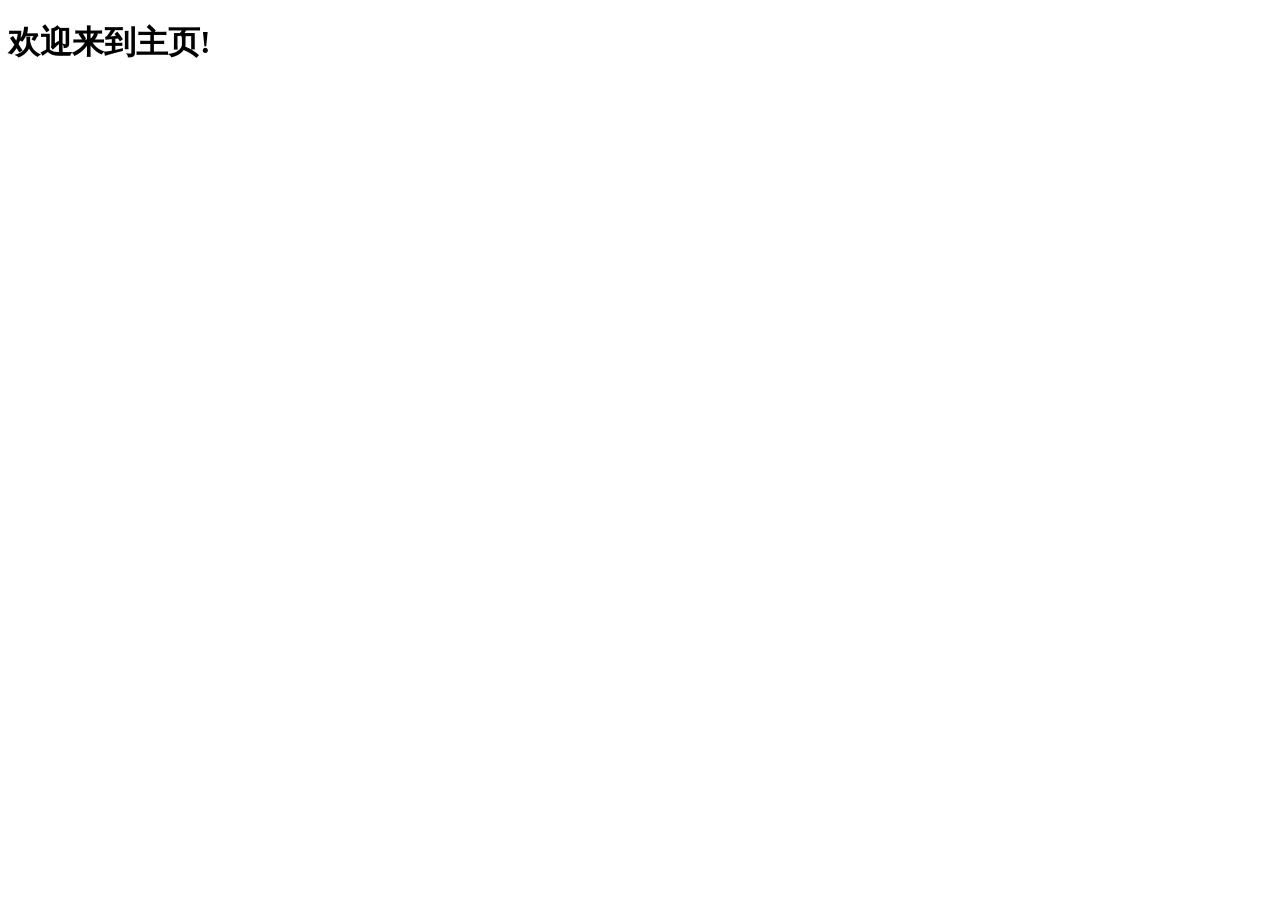
==== index.html @ afa15fb7 "03_登录注册的表单验证与Ajax请求" ====
<!DOCTYPE html>
<html lang="en">
  <head>
    <meta charset="UTF-8" />
    <meta name="viewport" content="width=device-width, initial-scale=1.0" />
    <title>Document</title>
  </head>
  <body>
    <h1>欢迎来到主页!</h1>
  </body>
</html>
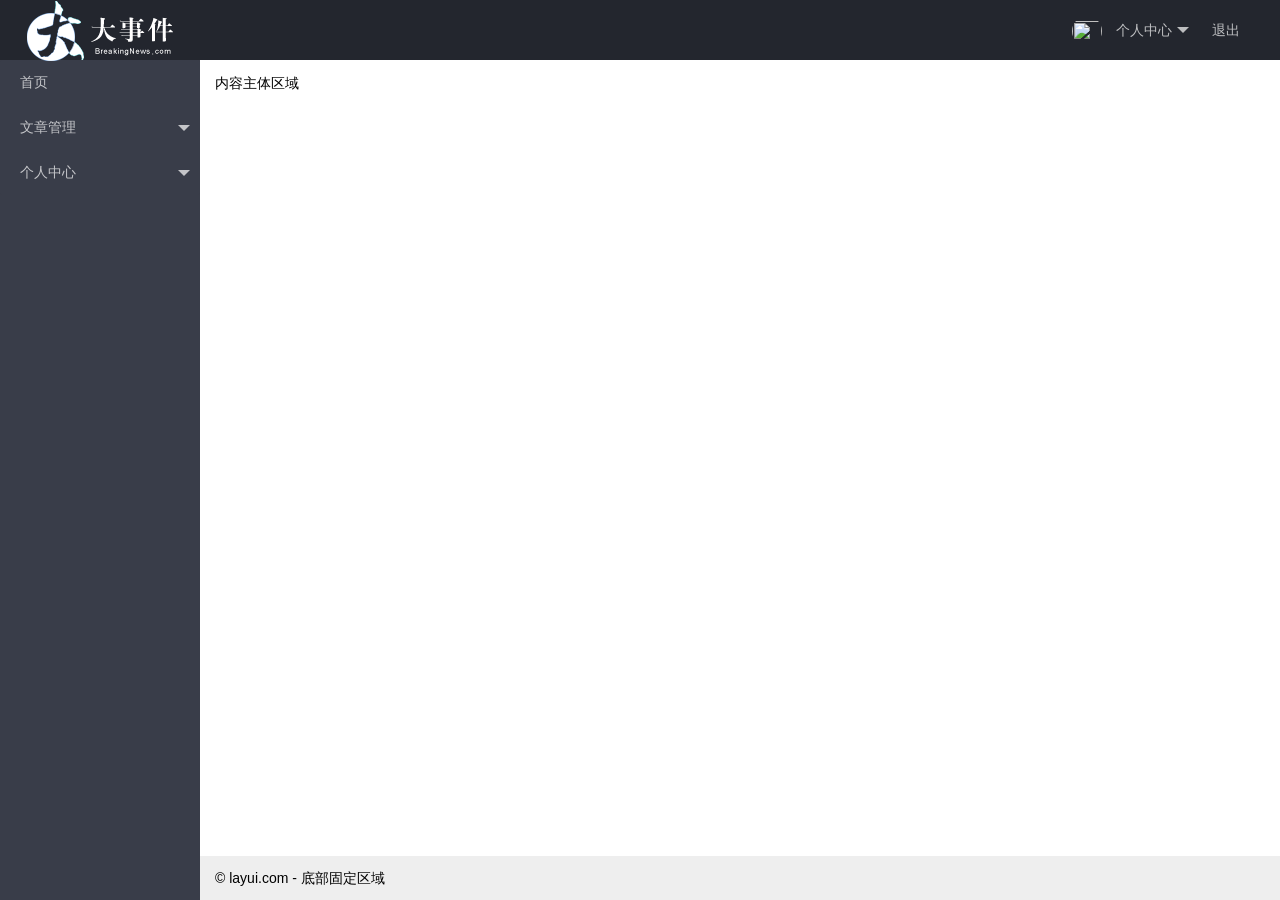
==== commit 5903e9fc: "04_首页页面绘制" ====
--- a/index.html
+++ b/index.html
@@ -4,8 +4,72 @@
     <meta charset="UTF-8" />
     <meta name="viewport" content="width=device-width, initial-scale=1.0" />
     <title>Document</title>
+    <link rel="stylesheet" href="/assets/lib/layui/css/layui.css" />
   </head>
-  <body>
-    <h1>欢迎来到主页!</h1>
+  <body class="layui-layout-body">
+    <div class="layui-layout layui-layout-admin">
+      <div class="layui-header">
+        <div class="layui-logo">
+          <img src="/assets/images/logo.png" alt="" />
+        </div>
+        <ul class="layui-nav layui-layout-right">
+          <li class="layui-nav-item">
+            <a href="javascript:;">
+              <img src="http://t.cn/RCzsdCq" class="layui-nav-img" />
+              个人中心
+            </a>
+            <dl class="layui-nav-child">
+              <dd><a href="">基本资料</a></dd>
+              <dd><a href="">更换头像</a></dd>
+              <dd><a href="">重置密码</a></dd>
+            </dl>
+          </li>
+          <li class="layui-nav-item"><a href="">退出</a></li>
+        </ul>
+      </div>
+
+      <div class="layui-side layui-bg-black">
+        <div class="layui-side-scroll">
+          <!-- 左侧导航区域（可配合layui已有的垂直导航） -->
+          <ul class="layui-nav layui-nav-tree" lay-filter="test">
+            <li class="layui-nav-item"><a href="">首页</a></li>
+            <li class="layui-nav-item">
+              <a class="" href="javascript:;">文章管理</a>
+              <dl class="layui-nav-child">
+                <dd><a href="javascript:;">文章类别</a></dd>
+                <dd><a href="javascript:;">文章列表</a></dd>
+                <dd><a href="javascript:;">发表文章</a></dd>
+              </dl>
+            </li>
+            <li class="layui-nav-item">
+              <a href="javascript:;">个人中心</a>
+              <dl class="layui-nav-child">
+                <dd><a href="javascript:;">基本资料</a></dd>
+                <dd><a href="javascript:;">更换头像</a></dd>
+                <dd><a href="javascript:;">重置密码</a></dd>
+              </dl>
+            </li>
+          </ul>
+        </div>
+      </div>
+
+      <div class="layui-body">
+        <!-- 内容主体区域 -->
+        <div style="padding: 15px">内容主体区域</div>
+      </div>
+
+      <div class="layui-footer">
+        <!-- 底部固定区域 -->
+        © layui.com - 底部固定区域
+      </div>
+    </div>
+    <script src="./assets/lib/layui/layui.js"></script>
+    <script src="./assets/lib/layui/layui.all.js"></script>
+    <script>
+      //JavaScript代码区域
+      layui.use('element', function () {
+        var element = layui.element
+      })
+    </script>
   </body>
 </html>
--- a/assets/lib/layui/css/layui.css
+++ b/assets/lib/layui/css/layui.css
@@ -0,0 +1,2 @@
+/** layui-v2.5.5 MIT License By https://www.layui.com */
+ .layui-inline,img{display:inline-block;vertical-align:middle}h1,h2,h3,h4,h5,h6{font-weight:400}.layui-edge,.layui-header,.layui-inline,.layui-main{position:relative}.layui-body,.layui-edge,.layui-elip{overflow:hidden}.layui-btn,.layui-edge,.layui-inline,img{vertical-align:middle}.layui-btn,.layui-disabled,.layui-icon,.layui-unselect{-moz-user-select:none;-webkit-user-select:none;-ms-user-select:none}.layui-elip,.layui-form-checkbox span,.layui-form-pane .layui-form-label{text-overflow:ellipsis;white-space:nowrap}.layui-breadcrumb,.layui-tree-btnGroup{visibility:hidden}blockquote,body,button,dd,div,dl,dt,form,h1,h2,h3,h4,h5,h6,input,li,ol,p,pre,td,textarea,th,ul{margin:0;padding:0;-webkit-tap-highlight-color:rgba(0,0,0,0)}a:active,a:hover{outline:0}img{border:none}li{list-style:none}table{border-collapse:collapse;border-spacing:0}h4,h5,h6{font-size:100%}button,input,optgroup,option,select,textarea{font-family:inherit;font-size:inherit;font-style:inherit;font-weight:inherit;outline:0}pre{white-space:pre-wrap;white-space:-moz-pre-wrap;white-space:-pre-wrap;white-space:-o-pre-wrap;word-wrap:break-word}body{line-height:24px;font:14px Helvetica Neue,Helvetica,PingFang SC,Tahoma,Arial,sans-serif}hr{height:1px;margin:10px 0;border:0;clear:both}a{color:#333;text-decoration:none}a:hover{color:#777}a cite{font-style:normal;*cursor:pointer}.layui-border-box,.layui-border-box *{box-sizing:border-box}.layui-box,.layui-box *{box-sizing:content-box}.layui-clear{clear:both;*zoom:1}.layui-clear:after{content:'\20';clear:both;*zoom:1;display:block;height:0}.layui-inline{*display:inline;*zoom:1}.layui-edge{display:inline-block;width:0;height:0;border-width:6px;border-style:dashed;border-color:transparent}.layui-edge-top{top:-4px;border-bottom-color:#999;border-bottom-style:solid}.layui-edge-right{border-left-color:#999;border-left-style:solid}.layui-edge-bottom{top:2px;border-top-color:#999;border-top-style:solid}.layui-edge-left{border-right-color:#999;border-right-style:solid}.layui-disabled,.layui-disabled:hover{color:#d2d2d2!important;cursor:not-allowed!important}.layui-circle{border-radius:100%}.layui-show{display:block!important}.layui-hide{display:none!important}@font-face{font-family:layui-icon;src:url(../font/iconfont.eot?v=250);src:url(../font/iconfont.eot?v=250#iefix) format('embedded-opentype'),url(../font/iconfont.woff2?v=250) format('woff2'),url(../font/iconfont.woff?v=250) format('woff'),url(../font/iconfont.ttf?v=250) format('truetype'),url(../font/iconfont.svg?v=250#layui-icon) format('svg')}.layui-icon{font-family:layui-icon!important;font-size:16px;font-style:normal;-webkit-font-smoothing:antialiased;-moz-osx-font-smoothing:grayscale}.layui-icon-reply-fill:before{content:"\e611"}.layui-icon-set-fill:before{content:"\e614"}.layui-icon-menu-fill:before{content:"\e60f"}.layui-icon-search:before{content:"\e615"}.layui-icon-share:before{content:"\e641"}.layui-icon-set-sm:before{content:"\e620"}.layui-icon-engine:before{content:"\e628"}.layui-icon-close:before{content:"\1006"}.layui-icon-close-fill:before{content:"\1007"}.layui-icon-chart-screen:before{content:"\e629"}.layui-icon-star:before{content:"\e600"}.layui-icon-circle-dot:before{content:"\e617"}.layui-icon-chat:before{content:"\e606"}.layui-icon-release:before{content:"\e609"}.layui-icon-list:before{content:"\e60a"}.layui-icon-chart:before{content:"\e62c"}.layui-icon-ok-circle:before{content:"\1005"}.layui-icon-layim-theme:before{content:"\e61b"}.layui-icon-table:before{content:"\e62d"}.layui-icon-right:before{content:"\e602"}.layui-icon-left:before{content:"\e603"}.layui-icon-cart-simple:before{content:"\e698"}.layui-icon-face-cry:before{content:"\e69c"}.layui-icon-face-smile:before{content:"\e6af"}.layui-icon-survey:before{content:"\e6b2"}.layui-icon-tree:before{content:"\e62e"}.layui-icon-upload-circle:before{content:"\e62f"}.layui-icon-add-circle:before{content:"\e61f"}.layui-icon-download-circle:before{content:"\e601"}.layui-icon-templeate-1:before{content:"\e630"}.layui-icon-util:before{content:"\e631"}.layui-icon-face-surprised:before{content:"\e664"}.layui-icon-edit:before{content:"\e642"}.layui-icon-speaker:before{content:"\e645"}.layui-icon-down:before{content:"\e61a"}.layui-icon-file:before{content:"\e621"}.layui-icon-layouts:before{content:"\e632"}.layui-icon-rate-half:before{content:"\e6c9"}.layui-icon-add-circle-fine:before{content:"\e608"}.layui-icon-prev-circle:before{content:"\e633"}.layui-icon-read:before{content:"\e705"}.layui-icon-404:before{content:"\e61c"}.layui-icon-carousel:before{content:"\e634"}.layui-icon-help:before{content:"\e607"}.layui-icon-code-circle:before{content:"\e635"}.layui-icon-water:before{content:"\e636"}.layui-icon-username:before{content:"\e66f"}.layui-icon-find-fill:before{content:"\e670"}.layui-icon-about:before{content:"\e60b"}.layui-icon-location:before{content:"\e715"}.layui-icon-up:before{content:"\e619"}.layui-icon-pause:before{content:"\e651"}.layui-icon-date:before{content:"\e637"}.layui-icon-layim-uploadfile:before{content:"\e61d"}.layui-icon-delete:before{content:"\e640"}.layui-icon-play:before{content:"\e652"}.layui-icon-top:before{content:"\e604"}.layui-icon-friends:before{content:"\e612"}.layui-icon-refresh-3:before{content:"\e9aa"}.layui-icon-ok:before{content:"\e605"}.layui-icon-layer:before{content:"\e638"}.layui-icon-face-smile-fine:before{content:"\e60c"}.layui-icon-dollar:before{content:"\e659"}.layui-icon-group:before{content:"\e613"}.layui-icon-layim-download:before{content:"\e61e"}.layui-icon-picture-fine:before{content:"\e60d"}.layui-icon-link:before{content:"\e64c"}.layui-icon-diamond:before{content:"\e735"}.layui-icon-log:before{content:"\e60e"}.layui-icon-rate-solid:before{content:"\e67a"}.layui-icon-fonts-del:before{content:"\e64f"}.layui-icon-unlink:before{content:"\e64d"}.layui-icon-fonts-clear:before{content:"\e639"}.layui-icon-triangle-r:before{content:"\e623"}.layui-icon-circle:before{content:"\e63f"}.layui-icon-radio:before{content:"\e643"}.layui-icon-align-center:before{content:"\e647"}.layui-icon-align-right:before{content:"\e648"}.layui-icon-align-left:before{content:"\e649"}.layui-icon-loading-1:before{content:"\e63e"}.layui-icon-return:before{content:"\e65c"}.layui-icon-fonts-strong:before{content:"\e62b"}.layui-icon-upload:before{content:"\e67c"}.layui-icon-dialogue:before{content:"\e63a"}.layui-icon-video:before{content:"\e6ed"}.layui-icon-headset:before{content:"\e6fc"}.layui-icon-cellphone-fine:before{content:"\e63b"}.layui-icon-add-1:before{content:"\e654"}.layui-icon-face-smile-b:before{content:"\e650"}.layui-icon-fonts-html:before{content:"\e64b"}.layui-icon-form:before{content:"\e63c"}.layui-icon-cart:before{content:"\e657"}.layui-icon-camera-fill:before{content:"\e65d"}.layui-icon-tabs:before{content:"\e62a"}.layui-icon-fonts-code:before{content:"\e64e"}.layui-icon-fire:before{content:"\e756"}.layui-icon-set:before{content:"\e716"}.layui-icon-fonts-u:before{content:"\e646"}.layui-icon-triangle-d:before{content:"\e625"}.layui-icon-tips:before{content:"\e702"}.layui-icon-picture:before{content:"\e64a"}.layui-icon-more-vertical:before{content:"\e671"}.layui-icon-flag:before{content:"\e66c"}.layui-icon-loading:before{content:"\e63d"}.layui-icon-fonts-i:before{content:"\e644"}.layui-icon-refresh-1:before{content:"\e666"}.layui-icon-rmb:before{content:"\e65e"}.layui-icon-home:before{content:"\e68e"}.layui-icon-user:before{content:"\e770"}.layui-icon-notice:before{content:"\e667"}.layui-icon-login-weibo:before{content:"\e675"}.layui-icon-voice:before{content:"\e688"}.layui-icon-upload-drag:before{content:"\e681"}.layui-icon-login-qq:before{content:"\e676"}.layui-icon-snowflake:before{content:"\e6b1"}.layui-icon-file-b:before{content:"\e655"}.layui-icon-template:before{content:"\e663"}.layui-icon-auz:before{content:"\e672"}.layui-icon-console:before{content:"\e665"}.layui-icon-app:before{content:"\e653"}.layui-icon-prev:before{content:"\e65a"}.layui-icon-website:before{content:"\e7ae"}.layui-icon-next:before{content:"\e65b"}.layui-icon-component:before{content:"\e857"}.layui-icon-more:before{content:"\e65f"}.layui-icon-login-wechat:before{content:"\e677"}.layui-icon-shrink-right:before{content:"\e668"}.layui-icon-spread-left:before{content:"\e66b"}.layui-icon-camera:before{content:"\e660"}.layui-icon-note:before{content:"\e66e"}.layui-icon-refresh:before{content:"\e669"}.layui-icon-female:before{content:"\e661"}.layui-icon-male:before{content:"\e662"}.layui-icon-password:before{content:"\e673"}.layui-icon-senior:before{content:"\e674"}.layui-icon-theme:before{content:"\e66a"}.layui-icon-tread:before{content:"\e6c5"}.layui-icon-praise:before{content:"\e6c6"}.layui-icon-star-fill:before{content:"\e658"}.layui-icon-rate:before{content:"\e67b"}.layui-icon-template-1:before{content:"\e656"}.layui-icon-vercode:before{content:"\e679"}.layui-icon-cellphone:before{content:"\e678"}.layui-icon-screen-full:before{content:"\e622"}.layui-icon-screen-restore:before{content:"\e758"}.layui-icon-cols:before{content:"\e610"}.layui-icon-export:before{content:"\e67d"}.layui-icon-print:before{content:"\e66d"}.layui-icon-slider:before{content:"\e714"}.layui-icon-addition:before{content:"\e624"}.layui-icon-subtraction:before{content:"\e67e"}.layui-icon-service:before{content:"\e626"}.layui-icon-transfer:before{content:"\e691"}.layui-main{width:1140px;margin:0 auto}.layui-header{z-index:1000;height:60px}.layui-header a:hover{transition:all .5s;-webkit-transition:all .5s}.layui-side{position:fixed;left:0;top:0;bottom:0;z-index:999;width:200px;overflow-x:hidden}.layui-side-scroll{position:relative;width:220px;height:100%;overflow-x:hidden}.layui-body{position:absolute;left:200px;right:0;top:0;bottom:0;z-index:998;width:auto;overflow-y:auto;box-sizing:border-box}.layui-layout-body{overflow:hidden}.layui-layout-admin .layui-header{background-color:#23262E}.layui-layout-admin .layui-side{top:60px;width:200px;overflow-x:hidden}.layui-layout-admin .layui-body{position:fixed;top:60px;bottom:44px}.layui-layout-admin .layui-main{width:auto;margin:0 15px}.layui-layout-admin .layui-footer{position:fixed;left:200px;right:0;bottom:0;height:44px;line-height:44px;padding:0 15px;background-color:#eee}.layui-layout-admin .layui-logo{position:absolute;left:0;top:0;width:200px;height:100%;line-height:60px;text-align:center;color:#009688;font-size:16px}.layui-layout-admin .layui-header .layui-nav{background:0 0}.layui-layout-left{position:absolute!important;left:200px;top:0}.layui-layout-right{position:absolute!important;right:0;top:0}.layui-container{position:relative;margin:0 auto;padding:0 15px;box-sizing:border-box}.layui-fluid{position:relative;margin:0 auto;padding:0 15px}.layui-row:after,.layui-row:before{content:'';display:block;clear:both}.layui-col-lg1,.layui-col-lg10,.layui-col-lg11,.layui-col-lg12,.layui-col-lg2,.layui-col-lg3,.layui-col-lg4,.layui-col-lg5,.layui-col-lg6,.layui-col-lg7,.layui-col-lg8,.layui-col-lg9,.layui-col-md1,.layui-col-md10,.layui-col-md11,.layui-col-md12,.layui-col-md2,.layui-col-md3,.layui-col-md4,.layui-col-md5,.layui-col-md6,.layui-col-md7,.layui-col-md8,.layui-col-md9,.layui-col-sm1,.layui-col-sm10,.layui-col-sm11,.layui-col-sm12,.layui-col-sm2,.layui-col-sm3,.layui-col-sm4,.layui-col-sm5,.layui-col-sm6,.layui-col-sm7,.layui-col-sm8,.layui-col-sm9,.layui-col-xs1,.layui-col-xs10,.layui-col-xs11,.layui-col-xs12,.layui-col-xs2,.layui-col-xs3,.layui-col-xs4,.layui-col-xs5,.layui-col-xs6,.layui-col-xs7,.layui-col-xs8,.layui-col-xs9{position:relative;display:block;box-sizing:border-box}.layui-col-xs1,.layui-col-xs10,.layui-col-xs11,.layui-col-xs12,.layui-col-xs2,.layui-col-xs3,.layui-col-xs4,.layui-col-xs5,.layui-col-xs6,.layui-col-xs7,.layui-col-xs8,.layui-col-xs9{float:left}.layui-col-xs1{width:8.33333333%}.layui-col-xs2{width:16.66666667%}.layui-col-xs3{width:25%}.layui-col-xs4{width:33.33333333%}.layui-col-xs5{width:41.66666667%}.layui-col-xs6{width:50%}.layui-col-xs7{width:58.33333333%}.layui-col-xs8{width:66.66666667%}.layui-col-xs9{width:75%}.layui-col-xs10{width:83.33333333%}.layui-col-xs11{width:91.66666667%}.layui-col-xs12{width:100%}.layui-col-xs-offset1{margin-left:8.33333333%}.layui-col-xs-offset2{margin-left:16.66666667%}.layui-col-xs-offset3{margin-left:25%}.layui-col-xs-offset4{margin-left:33.33333333%}.layui-col-xs-offset5{margin-left:41.66666667%}.layui-col-xs-offset6{margin-left:50%}.layui-col-xs-offset7{margin-left:58.33333333%}.layui-col-xs-offset8{margin-left:66.66666667%}.layui-col-xs-offset9{margin-left:75%}.layui-col-xs-offset10{margin-left:83.33333333%}.layui-col-xs-offset11{margin-left:91.66666667%}.layui-col-xs-offset12{margin-left:100%}@media screen and (max-width:768px){.layui-hide-xs{display:none!important}.layui-show-xs-block{display:block!important}.layui-show-xs-inline{display:inline!important}.layui-show-xs-inline-block{display:inline-block!important}}@media screen and (min-width:768px){.layui-container{width:750px}.layui-hide-sm{display:none!important}.layui-show-sm-block{display:block!important}.layui-show-sm-inline{display:inline!important}.layui-show-sm-inline-block{display:inline-block!important}.layui-col-sm1,.layui-col-sm10,.layui-col-sm11,.layui-col-sm12,.layui-col-sm2,.layui-col-sm3,.layui-col-sm4,.layui-col-sm5,.layui-col-sm6,.layui-col-sm7,.layui-col-sm8,.layui-col-sm9{float:left}.layui-col-sm1{width:8.33333333%}.layui-col-sm2{width:16.66666667%}.layui-col-sm3{width:25%}.layui-col-sm4{width:33.33333333%}.layui-col-sm5{width:41.66666667%}.layui-col-sm6{width:50%}.layui-col-sm7{width:58.33333333%}.layui-col-sm8{width:66.66666667%}.layui-col-sm9{width:75%}.layui-col-sm10{width:83.33333333%}.layui-col-sm11{width:91.66666667%}.layui-col-sm12{width:100%}.layui-col-sm-offset1{margin-left:8.33333333%}.layui-col-sm-offset2{margin-left:16.66666667%}.layui-col-sm-offset3{margin-left:25%}.layui-col-sm-offset4{margin-left:33.33333333%}.layui-col-sm-offset5{margin-left:41.66666667%}.layui-col-sm-offset6{margin-left:50%}.layui-col-sm-offset7{margin-left:58.33333333%}.layui-col-sm-offset8{margin-left:66.66666667%}.layui-col-sm-offset9{margin-left:75%}.layui-col-sm-offset10{margin-left:83.33333333%}.layui-col-sm-offset11{margin-left:91.66666667%}.layui-col-sm-offset12{margin-left:100%}}@media screen and (min-width:992px){.layui-container{width:970px}.layui-hide-md{display:none!important}.layui-show-md-block{display:block!important}.layui-show-md-inline{display:inline!important}.layui-show-md-inline-block{display:inline-block!important}.layui-col-md1,.layui-col-md10,.layui-col-md11,.layui-col-md12,.layui-col-md2,.layui-col-md3,.layui-col-md4,.layui-col-md5,.layui-col-md6,.layui-col-md7,.layui-col-md8,.layui-col-md9{float:left}.layui-col-md1{width:8.33333333%}.layui-col-md2{width:16.66666667%}.layui-col-md3{width:25%}.layui-col-md4{width:33.33333333%}.layui-col-md5{width:41.66666667%}.layui-col-md6{width:50%}.layui-col-md7{width:58.33333333%}.layui-col-md8{width:66.66666667%}.layui-col-md9{width:75%}.layui-col-md10{width:83.33333333%}.layui-col-md11{width:91.66666667%}.layui-col-md12{width:100%}.layui-col-md-offset1{margin-left:8.33333333%}.layui-col-md-offset2{margin-left:16.66666667%}.layui-col-md-offset3{margin-left:25%}.layui-col-md-offset4{margin-left:33.33333333%}.layui-col-md-offset5{margin-left:41.66666667%}.layui-col-md-offset6{margin-left:50%}.layui-col-md-offset7{margin-left:58.33333333%}.layui-col-md-offset8{margin-left:66.66666667%}.layui-col-md-offset9{margin-left:75%}.layui-col-md-offset10{margin-left:83.33333333%}.layui-col-md-offset11{margin-left:91.66666667%}.layui-col-md-offset12{margin-left:100%}}@media screen and (min-width:1200px){.layui-container{width:1170px}.layui-hide-lg{display:none!important}.layui-show-lg-block{display:block!important}.layui-show-lg-inline{display:inline!important}.layui-show-lg-inline-block{display:inline-block!important}.layui-col-lg1,.layui-col-lg10,.layui-col-lg11,.layui-col-lg12,.layui-col-lg2,.layui-col-lg3,.layui-col-lg4,.layui-col-lg5,.layui-col-lg6,.layui-col-lg7,.layui-col-lg8,.layui-col-lg9{float:left}.layui-col-lg1{width:8.33333333%}.layui-col-lg2{width:16.66666667%}.layui-col-lg3{width:25%}.layui-col-lg4{width:33.33333333%}.layui-col-lg5{width:41.66666667%}.layui-col-lg6{width:50%}.layui-col-lg7{width:58.33333333%}.layui-col-lg8{width:66.66666667%}.layui-col-lg9{width:75%}.layui-col-lg10{width:83.33333333%}.layui-col-lg11{width:91.66666667%}.layui-col-lg12{width:100%}.layui-col-lg-offset1{margin-left:8.33333333%}.layui-col-lg-offset2{margin-left:16.66666667%}.layui-col-lg-offset3{margin-left:25%}.layui-col-lg-offset4{margin-left:33.33333333%}.layui-col-lg-offset5{margin-left:41.66666667%}.layui-col-lg-offset6{margin-left:50%}.layui-col-lg-offset7{margin-left:58.33333333%}.layui-col-lg-offset8{margin-left:66.66666667%}.layui-col-lg-offset9{margin-left:75%}.layui-col-lg-offset10{margin-left:83.33333333%}.layui-col-lg-offset11{margin-left:91.66666667%}.layui-col-lg-offset12{margin-left:100%}}.layui-col-space1{margin:-.5px}.layui-col-space1>*{padding:.5px}.layui-col-space3{margin:-1.5px}.layui-col-space3>*{padding:1.5px}.layui-col-space5{margin:-2.5px}.layui-col-space5>*{padding:2.5px}.layui-col-space8{margin:-3.5px}.layui-col-space8>*{padding:3.5px}.layui-col-space10{margin:-5px}.layui-col-space10>*{padding:5px}.layui-col-space12{margin:-6px}.layui-col-space12>*{padding:6px}.layui-col-space15{margin:-7.5px}.layui-col-space15>*{padding:7.5px}.layui-col-space18{margin:-9px}.layui-col-space18>*{padding:9px}.layui-col-space20{margin:-10px}.layui-col-space20>*{padding:10px}.layui-col-space22{margin:-11px}.layui-col-space22>*{padding:11px}.layui-col-space25{margin:-12.5px}.layui-col-space25>*{padding:12.5px}.layui-col-space30{margin:-15px}.layui-col-space30>*{padding:15px}.layui-btn,.layui-input,.layui-select,.layui-textarea,.layui-upload-button{outline:0;-webkit-appearance:none;transition:all .3s;-webkit-transition:all .3s;box-sizing:border-box}.layui-elem-quote{margin-bottom:10px;padding:15px;line-height:22px;border-left:5px solid #009688;border-radius:0 2px 2px 0;background-color:#f2f2f2}.layui-quote-nm{border-style:solid;border-width:1px 1px 1px 5px;background:0 0}.layui-elem-field{margin-bottom:10px;padding:0;border-width:1px;border-style:solid}.layui-elem-field legend{margin-left:20px;padding:0 10px;font-size:20px;font-weight:300}.layui-field-title{margin:10px 0 20px;border-width:1px 0 0}.layui-field-box{padding:10px 15px}.layui-field-title .layui-field-box{padding:10px 0}.layui-progress{position:relative;height:6px;border-radius:20px;background-color:#e2e2e2}.layui-progress-bar{position:absolute;left:0;top:0;width:0;max-width:100%;height:6px;border-radius:20px;text-align:right;background-color:#5FB878;transition:all .3s;-webkit-transition:all .3s}.layui-progress-big,.layui-progress-big .layui-progress-bar{height:18px;line-height:18px}.layui-progress-text{position:relative;top:-20px;line-height:18px;font-size:12px;color:#666}.layui-progress-big .layui-progress-text{position:static;padding:0 10px;color:#fff}.layui-collapse{border-width:1px;border-style:solid;border-radius:2px}.layui-colla-content,.layui-colla-item{border-top-width:1px;border-top-style:solid}.layui-colla-item:first-child{border-top:none}.layui-colla-title{position:relative;height:42px;line-height:42px;padding:0 15px 0 35px;color:#333;background-color:#f2f2f2;cursor:pointer;font-size:14px;overflow:hidden}.layui-colla-content{display:none;padding:10px 15px;line-height:22px;color:#666}.layui-colla-icon{position:absolute;left:15px;top:0;font-size:14px}.layui-card{margin-bottom:15px;border-radius:2px;background-color:#fff;box-shadow:0 1px 2px 0 rgba(0,0,0,.05)}.layui-card:last-child{margin-bottom:0}.layui-card-header{position:relative;height:42px;line-height:42px;padding:0 15px;border-bottom:1px solid #f6f6f6;color:#333;border-radius:2px 2px 0 0;font-size:14px}.layui-bg-black,.layui-bg-blue,.layui-bg-cyan,.layui-bg-green,.layui-bg-orange,.layui-bg-red{color:#fff!important}.layui-card-body{position:relative;padding:10px 15px;line-height:24px}.layui-card-body[pad15]{padding:15px}.layui-card-body[pad20]{padding:20px}.layui-card-body .layui-table{margin:5px 0}.layui-card .layui-tab{margin:0}.layui-panel-window{position:relative;padding:15px;border-radius:0;border-top:5px solid #E6E6E6;background-color:#fff}.layui-auxiliar-moving{position:fixed;left:0;right:0;top:0;bottom:0;width:100%;height:100%;background:0 0;z-index:9999999999}.layui-form-label,.layui-form-mid,.layui-form-select,.layui-input-block,.layui-input-inline,.layui-textarea{position:relative}.layui-bg-red{background-color:#FF5722!important}.layui-bg-orange{background-color:#FFB800!important}.layui-bg-green{background-color:#009688!important}.layui-bg-cyan{background-color:#2F4056!important}.layui-bg-blue{background-color:#1E9FFF!important}.layui-bg-black{background-color:#393D49!important}.layui-bg-gray{background-color:#eee!important;color:#666!important}.layui-badge-rim,.layui-colla-content,.layui-colla-item,.layui-collapse,.layui-elem-field,.layui-form-pane .layui-form-item[pane],.layui-form-pane .layui-form-label,.layui-input,.layui-layedit,.layui-layedit-tool,.layui-quote-nm,.layui-select,.layui-tab-bar,.layui-tab-card,.layui-tab-title,.layui-tab-title .layui-this:after,.layui-textarea{border-color:#e6e6e6}.layui-timeline-item:before,hr{background-color:#e6e6e6}.layui-text{line-height:22px;font-size:14px;color:#666}.layui-text h1,.layui-text h2,.layui-text h3{font-weight:500;color:#333}.layui-text h1{font-size:30px}.layui-text h2{font-size:24px}.layui-text h3{font-size:18px}.layui-text a:not(.layui-btn){color:#01AAED}.layui-text a:not(.layui-btn):hover{text-decoration:underline}.layui-text ul{padding:5px 0 5px 15px}.layui-text ul li{margin-top:5px;list-style-type:disc}.layui-text em,.layui-word-aux{color:#999!important;padding:0 5px!important}.layui-btn{display:inline-block;height:38px;line-height:38px;padding:0 18px;background-color:#009688;color:#fff;white-space:nowrap;text-align:center;font-size:14px;border:none;border-radius:2px;cursor:pointer}.layui-btn:hover{opacity:.8;filter:alpha(opacity=80);color:#fff}.layui-btn:active{opacity:1;filter:alpha(opacity=100)}.layui-btn+.layui-btn{margin-left:10px}.layui-btn-container{font-size:0}.layui-btn-container .layui-btn{margin-right:10px;margin-bottom:10px}.layui-btn-container .layui-btn+.layui-btn{margin-left:0}.layui-table .layui-btn-container .layui-btn{margin-bottom:9px}.layui-btn-radius{border-radius:100px}.layui-btn .layui-icon{margin-right:3px;font-size:18px;vertical-align:bottom;vertical-align:middle\9}.layui-btn-primary{border:1px solid #C9C9C9;background-color:#fff;color:#555}.layui-btn-primary:hover{border-color:#009688;color:#333}.layui-btn-normal{background-color:#1E9FFF}.layui-btn-warm{background-color:#FFB800}.layui-btn-danger{background-color:#FF5722}.layui-btn-checked{background-color:#5FB878}.layui-btn-disabled,.layui-btn-disabled:active,.layui-btn-disabled:hover{border:1px solid #e6e6e6;background-color:#FBFBFB;color:#C9C9C9;cursor:not-allowed;opacity:1}.layui-btn-lg{height:44px;line-height:44px;padding:0 25px;font-size:16px}.layui-btn-sm{height:30px;line-height:30px;padding:0 10px;font-size:12px}.layui-btn-sm i{font-size:16px!important}.layui-btn-xs{height:22px;line-height:22px;padding:0 5px;font-size:12px}.layui-btn-xs i{font-size:14px!important}.layui-btn-group{display:inline-block;vertical-align:middle;font-size:0}.layui-btn-group .layui-btn{margin-left:0!important;margin-right:0!important;border-left:1px solid rgba(255,255,255,.5);border-radius:0}.layui-btn-group .layui-btn-primary{border-left:none}.layui-btn-group .layui-btn-primary:hover{border-color:#C9C9C9;color:#009688}.layui-btn-group .layui-btn:first-child{border-left:none;border-radius:2px 0 0 2px}.layui-btn-group .layui-btn-primary:first-child{border-left:1px solid #c9c9c9}.layui-btn-group .layui-btn:last-child{border-radius:0 2px 2px 0}.layui-btn-group .layui-btn+.layui-btn{margin-left:0}.layui-btn-group+.layui-btn-group{margin-left:10px}.layui-btn-fluid{width:100%}.layui-input,.layui-select,.layui-textarea{height:38px;line-height:1.3;line-height:38px\9;border-width:1px;border-style:solid;background-color:#fff;border-radius:2px}.layui-input::-webkit-input-placeholder,.layui-select::-webkit-input-placeholder,.layui-textarea::-webkit-input-placeholder{line-height:1.3}.layui-input,.layui-textarea{display:block;width:100%;padding-left:10px}.layui-input:hover,.layui-textarea:hover{border-color:#D2D2D2!important}.layui-input:focus,.layui-textarea:focus{border-color:#C9C9C9!important}.layui-textarea{min-height:100px;height:auto;line-height:20px;padding:6px 10px;resize:vertical}.layui-select{padding:0 10px}.layui-form input[type=checkbox],.layui-form input[type=radio],.layui-form select{display:none}.layui-form [lay-ignore]{display:initial}.layui-form-item{margin-bottom:15px;clear:both;*zoom:1}.layui-form-item:after{content:'\20';clear:both;*zoom:1;display:block;height:0}.layui-form-label{float:left;display:block;padding:9px 15px;width:80px;font-weight:400;line-height:20px;text-align:right}.layui-form-label-col{display:block;float:none;padding:9px 0;line-height:20px;text-align:left}.layui-form-item .layui-inline{margin-bottom:5px;margin-right:10px}.layui-input-block{margin-left:110px;min-height:36px}.layui-input-inline{display:inline-block;vertical-align:middle}.layui-form-item .layui-input-inline{float:left;width:190px;margin-right:10px}.layui-form-text .layui-input-inline{width:auto}.layui-form-mid{float:left;display:block;padding:9px 0!important;line-height:20px;margin-right:10px}.layui-form-danger+.layui-form-select .layui-input,.layui-form-danger:focus{border-color:#FF5722!important}.layui-form-select .layui-input{padding-right:30px;cursor:pointer}.layui-form-select .layui-edge{position:absolute;right:10px;top:50%;margin-top:-3px;cursor:pointer;border-width:6px;border-top-color:#c2c2c2;border-top-style:solid;transition:all .3s;-webkit-transition:all .3s}.layui-form-select dl{display:none;position:absolute;left:0;top:42px;padding:5px 0;z-index:899;min-width:100%;border:1px solid #d2d2d2;max-height:300px;overflow-y:auto;background-color:#fff;border-radius:2px;box-shadow:0 2px 4px rgba(0,0,0,.12);box-sizing:border-box}.layui-form-select dl dd,.layui-form-select dl dt{padding:0 10px;line-height:36px;white-space:nowrap;overflow:hidden;text-overflow:ellipsis}.layui-form-select dl dt{font-size:12px;color:#999}.layui-form-select dl dd{cursor:pointer}.layui-form-select dl dd:hover{background-color:#f2f2f2;-webkit-transition:.5s all;transition:.5s all}.layui-form-select .layui-select-group dd{padding-left:20px}.layui-form-select dl dd.layui-select-tips{padding-left:10px!important;color:#999}.layui-form-select dl dd.layui-this{background-color:#5FB878;color:#fff}.layui-form-checkbox,.layui-form-select dl dd.layui-disabled{background-color:#fff}.layui-form-selected dl{display:block}.layui-form-checkbox,.layui-form-checkbox *,.layui-form-switch{display:inline-block;vertical-align:middle}.layui-form-selected .layui-edge{margin-top:-9px;-webkit-transform:rotate(180deg);transform:rotate(180deg);margin-top:-3px\9}:root .layui-form-selected .layui-edge{margin-top:-9px\0/IE9}.layui-form-selectup dl{top:auto;bottom:42px}.layui-select-none{margin:5px 0;text-align:center;color:#999}.layui-select-disabled .layui-disabled{border-color:#eee!important}.layui-select-disabled .layui-edge{border-top-color:#d2d2d2}.layui-form-checkbox{position:relative;height:30px;line-height:30px;margin-right:10px;padding-right:30px;cursor:pointer;font-size:0;-webkit-transition:.1s linear;transition:.1s linear;box-sizing:border-box}.layui-form-checkbox span{padding:0 10px;height:100%;font-size:14px;border-radius:2px 0 0 2px;background-color:#d2d2d2;color:#fff;overflow:hidden}.layui-form-checkbox:hover span{background-color:#c2c2c2}.layui-form-checkbox i{position:absolute;right:0;top:0;width:30px;height:28px;border:1px solid #d2d2d2;border-left:none;border-radius:0 2px 2px 0;color:#fff;font-size:20px;text-align:center}.layui-form-checkbox:hover i{border-color:#c2c2c2;color:#c2c2c2}.layui-form-checked,.layui-form-checked:hover{border-color:#5FB878}.layui-form-checked span,.layui-form-checked:hover span{background-color:#5FB878}.layui-form-checked i,.layui-form-checked:hover i{color:#5FB878}.layui-form-item .layui-form-checkbox{margin-top:4px}.layui-form-checkbox[lay-skin=primary]{height:auto!important;line-height:normal!important;min-width:18px;min-height:18px;border:none!important;margin-right:0;padding-left:28px;padding-right:0;background:0 0}.layui-form-checkbox[lay-skin=primary] span{padding-left:0;padding-right:15px;line-height:18px;background:0 0;color:#666}.layui-form-checkbox[lay-skin=primary] i{right:auto;left:0;width:16px;height:16px;line-height:16px;border:1px solid #d2d2d2;font-size:12px;border-radius:2px;background-color:#fff;-webkit-transition:.1s linear;transition:.1s linear}.layui-form-checkbox[lay-skin=primary]:hover i{border-color:#5FB878;color:#fff}.layui-form-checked[lay-skin=primary] i{border-color:#5FB878!important;background-color:#5FB878;color:#fff}.layui-checkbox-disbaled[lay-skin=primary] span{background:0 0!important;color:#c2c2c2}.layui-checkbox-disbaled[lay-skin=primary]:hover i{border-color:#d2d2d2}.layui-form-item .layui-form-checkbox[lay-skin=primary]{margin-top:10px}.layui-form-switch{position:relative;height:22px;line-height:22px;min-width:35px;padding:0 5px;margin-top:8px;border:1px solid #d2d2d2;border-radius:20px;cursor:pointer;background-color:#fff;-webkit-transition:.1s linear;transition:.1s linear}.layui-form-switch i{position:absolute;left:5px;top:3px;width:16px;height:16px;border-radius:20px;background-color:#d2d2d2;-webkit-transition:.1s linear;transition:.1s linear}.layui-form-switch em{position:relative;top:0;width:25px;margin-left:21px;padding:0!important;text-align:center!important;color:#999!important;font-style:normal!important;font-size:12px}.layui-form-onswitch{border-color:#5FB878;background-color:#5FB878}.layui-checkbox-disbaled,.layui-checkbox-disbaled i{border-color:#e2e2e2!important}.layui-form-onswitch i{left:100%;margin-left:-21px;background-color:#fff}.layui-form-onswitch em{margin-left:5px;margin-right:21px;color:#fff!important}.layui-checkbox-disbaled span{background-color:#e2e2e2!important}.layui-checkbox-disbaled:hover i{color:#fff!important}[lay-radio]{display:none}.layui-form-radio,.layui-form-radio *{display:inline-block;vertical-align:middle}.layui-form-radio{line-height:28px;margin:6px 10px 0 0;padding-right:10px;cursor:pointer;font-size:0}.layui-form-radio *{font-size:14px}.layui-form-radio>i{margin-right:8px;font-size:22px;color:#c2c2c2}.layui-form-radio>i:hover,.layui-form-radioed>i{color:#5FB878}.layui-radio-disbaled>i{color:#e2e2e2!important}.layui-form-pane .layui-form-label{width:110px;padding:8px 15px;height:38px;line-height:20px;border-width:1px;border-style:solid;border-radius:2px 0 0 2px;text-align:center;background-color:#FBFBFB;overflow:hidden;box-sizing:border-box}.layui-form-pane .layui-input-inline{margin-left:-1px}.layui-form-pane .layui-input-block{margin-left:110px;left:-1px}.layui-form-pane .layui-input{border-radius:0 2px 2px 0}.layui-form-pane .layui-form-text .layui-form-label{float:none;width:100%;border-radius:2px;box-sizing:border-box;text-align:left}.layui-form-pane .layui-form-text .layui-input-inline{display:block;margin:0;top:-1px;clear:both}.layui-form-pane .layui-form-text .layui-input-block{margin:0;left:0;top:-1px}.layui-form-pane .layui-form-text .layui-textarea{min-height:100px;border-radius:0 0 2px 2px}.layui-form-pane .layui-form-checkbox{margin:4px 0 4px 10px}.layui-form-pane .layui-form-radio,.layui-form-pane .layui-form-switch{margin-top:6px;margin-left:10px}.layui-form-pane .layui-form-item[pane]{position:relative;border-width:1px;border-style:solid}.layui-form-pane .layui-form-item[pane] .layui-form-label{position:absolute;left:0;top:0;height:100%;border-width:0 1px 0 0}.layui-form-pane .layui-form-item[pane] .layui-input-inline{margin-left:110px}@media screen and (max-width:450px){.layui-form-item .layui-form-label{text-overflow:ellipsis;overflow:hidden;white-space:nowrap}.layui-form-item .layui-inline{display:block;margin-right:0;margin-bottom:20px;clear:both}.layui-form-item .layui-inline:after{content:'\20';clear:both;display:block;height:0}.layui-form-item .layui-input-inline{display:block;float:none;left:-3px;width:auto;margin:0 0 10px 112px}.layui-form-item .layui-input-inline+.layui-form-mid{margin-left:110px;top:-5px;padding:0}.layui-form-item .layui-form-checkbox{margin-right:5px;margin-bottom:5px}}.layui-layedit{border-width:1px;border-style:solid;border-radius:2px}.layui-layedit-tool{padding:3px 5px;border-bottom-width:1px;border-bottom-style:solid;font-size:0}.layedit-tool-fixed{position:fixed;top:0;border-top:1px solid #e2e2e2}.layui-layedit-tool .layedit-tool-mid,.layui-layedit-tool .layui-icon{display:inline-block;vertical-align:middle;text-align:center;font-size:14px}.layui-layedit-tool .layui-icon{position:relative;width:32px;height:30px;line-height:30px;margin:3px 5px;color:#777;cursor:pointer;border-radius:2px}.layui-layedit-tool .layui-icon:hover{color:#393D49}.layui-layedit-tool .layui-icon:active{color:#000}.layui-layedit-tool .layedit-tool-active{background-color:#e2e2e2;color:#000}.layui-layedit-tool .layui-disabled,.layui-layedit-tool .layui-disabled:hover{color:#d2d2d2;cursor:not-allowed}.layui-layedit-tool .layedit-tool-mid{width:1px;height:18px;margin:0 10px;background-color:#d2d2d2}.layedit-tool-html{width:50px!important;font-size:30px!important}.layedit-tool-b,.layedit-tool-code,.layedit-tool-help{font-size:16px!important}.layedit-tool-d,.layedit-tool-face,.layedit-tool-image,.layedit-tool-unlink{font-size:18px!important}.layedit-tool-image input{position:absolute;font-size:0;left:0;top:0;width:100%;height:100%;opacity:.01;filter:Alpha(opacity=1);cursor:pointer}.layui-layedit-iframe iframe{display:block;width:100%}#LAY_layedit_code{overflow:hidden}.layui-laypage{display:inline-block;*display:inline;*zoom:1;vertical-align:middle;margin:10px 0;font-size:0}.layui-laypage>a:first-child,.layui-laypage>a:first-child em{border-radius:2px 0 0 2px}.layui-laypage>a:last-child,.layui-laypage>a:last-child em{border-radius:0 2px 2px 0}.layui-laypage>:first-child{margin-left:0!important}.layui-laypage>:last-child{margin-right:0!important}.layui-laypage a,.layui-laypage button,.layui-laypage input,.layui-laypage select,.layui-laypage span{border:1px solid #e2e2e2}.layui-laypage a,.layui-laypage span{display:inline-block;*display:inline;*zoom:1;vertical-align:middle;padding:0 15px;height:28px;line-height:28px;margin:0 -1px 5px 0;background-color:#fff;color:#333;font-size:12px}.layui-flow-more a *,.layui-laypage input,.layui-table-view select[lay-ignore]{display:inline-block}.layui-laypage a:hover{color:#009688}.layui-laypage em{font-style:normal}.layui-laypage .layui-laypage-spr{color:#999;font-weight:700}.layui-laypage a{text-decoration:none}.layui-laypage .layui-laypage-curr{position:relative}.layui-laypage .layui-laypage-curr em{position:relative;color:#fff}.layui-laypage .layui-laypage-curr .layui-laypage-em{position:absolute;left:-1px;top:-1px;padding:1px;width:100%;height:100%;background-color:#009688}.layui-laypage-em{border-radius:2px}.layui-laypage-next em,.layui-laypage-prev em{font-family:Sim sun;font-size:16px}.layui-laypage .layui-laypage-count,.layui-laypage .layui-laypage-limits,.layui-laypage .layui-laypage-refresh,.layui-laypage .layui-laypage-skip{margin-left:10px;margin-right:10px;padding:0;border:none}.layui-laypage .layui-laypage-limits,.layui-laypage .layui-laypage-refresh{vertical-align:top}.layui-laypage .layui-laypage-refresh i{font-size:18px;cursor:pointer}.layui-laypage select{height:22px;padding:3px;border-radius:2px;cursor:pointer}.layui-laypage .layui-laypage-skip{height:30px;line-height:30px;color:#999}.layui-laypage button,.layui-laypage input{height:30px;line-height:30px;border-radius:2px;vertical-align:top;background-color:#fff;box-sizing:border-box}.layui-laypage input{width:40px;margin:0 10px;padding:0 3px;text-align:center}.layui-laypage input:focus,.layui-laypage select:focus{border-color:#009688!important}.layui-laypage button{margin-left:10px;padding:0 10px;cursor:pointer}.layui-table,.layui-table-view{margin:10px 0}.layui-flow-more{margin:10px 0;text-align:center;color:#999;font-size:14px}.layui-flow-more a{height:32px;line-height:32px}.layui-flow-more a *{vertical-align:top}.layui-flow-more a cite{padding:0 20px;border-radius:3px;background-color:#eee;color:#333;font-style:normal}.layui-flow-more a cite:hover{opacity:.8}.layui-flow-more a i{font-size:30px;color:#737383}.layui-table{width:100%;background-color:#fff;color:#666}.layui-table tr{transition:all .3s;-webkit-transition:all .3s}.layui-table th{text-align:left;font-weight:400}.layui-table tbody tr:hover,.layui-table thead tr,.layui-table-click,.layui-table-header,.layui-table-hover,.layui-table-mend,.layui-table-patch,.layui-table-tool,.layui-table-total,.layui-table-total tr,.layui-table[lay-even] tr:nth-child(even){background-color:#f2f2f2}.layui-table td,.layui-table th,.layui-table-col-set,.layui-table-fixed-r,.layui-table-grid-down,.layui-table-header,.layui-table-page,.layui-table-tips-main,.layui-table-tool,.layui-table-total,.layui-table-view,.layui-table[lay-skin=line],.layui-table[lay-skin=row]{border-width:1px;border-style:solid;border-color:#e6e6e6}.layui-table td,.layui-table th{position:relative;padding:9px 15px;min-height:20px;line-height:20px;font-size:14px}.layui-table[lay-skin=line] td,.layui-table[lay-skin=line] th{border-width:0 0 1px}.layui-table[lay-skin=row] td,.layui-table[lay-skin=row] th{border-width:0 1px 0 0}.layui-table[lay-skin=nob] td,.layui-table[lay-skin=nob] th{border:none}.layui-table img{max-width:100px}.layui-table[lay-size=lg] td,.layui-table[lay-size=lg] th{padding:15px 30px}.layui-table-view .layui-table[lay-size=lg] .layui-table-cell{height:40px;line-height:40px}.layui-table[lay-size=sm] td,.layui-table[lay-size=sm] th{font-size:12px;padding:5px 10px}.layui-table-view .layui-table[lay-size=sm] .layui-table-cell{height:20px;line-height:20px}.layui-table[lay-data]{display:none}.layui-table-box{position:relative;overflow:hidden}.layui-table-view .layui-table{position:relative;width:auto;margin:0}.layui-table-view .layui-table[lay-skin=line]{border-width:0 1px 0 0}.layui-table-view .layui-table[lay-skin=row]{border-width:0 0 1px}.layui-table-view .layui-table td,.layui-table-view .layui-table th{padding:5px 0;border-top:none;border-left:none}.layui-table-view .layui-table th.layui-unselect .layui-table-cell span{cursor:pointer}.layui-table-view .layui-table td{cursor:default}.layui-table-view .layui-table td[data-edit=text]{cursor:text}.layui-table-view .layui-form-checkbox[lay-skin=primary] i{width:18px;height:18px}.layui-table-view .layui-form-radio{line-height:0;padding:0}.layui-table-view .layui-form-radio>i{margin:0;font-size:20px}.layui-table-init{position:absolute;left:0;top:0;width:100%;height:100%;text-align:center;z-index:110}.layui-table-init .layui-icon{position:absolute;left:50%;top:50%;margin:-15px 0 0 -15px;font-size:30px;color:#c2c2c2}.layui-table-header{border-width:0 0 1px;overflow:hidden}.layui-table-header .layui-table{margin-bottom:-1px}.layui-table-tool .layui-inline[lay-event]{position:relative;width:26px;height:26px;padding:5px;line-height:16px;margin-right:10px;text-align:center;color:#333;border:1px solid #ccc;cursor:pointer;-webkit-transition:.5s all;transition:.5s all}.layui-table-tool .layui-inline[lay-event]:hover{border:1px solid #999}.layui-table-tool-temp{padding-right:120px}.layui-table-tool-self{position:absolute;right:17px;top:10px}.layui-table-tool .layui-table-tool-self .layui-inline[lay-event]{margin:0 0 0 10px}.layui-table-tool-panel{position:absolute;top:29px;left:-1px;padding:5px 0;min-width:150px;min-height:40px;border:1px solid #d2d2d2;text-align:left;overflow-y:auto;background-color:#fff;box-shadow:0 2px 4px rgba(0,0,0,.12)}.layui-table-cell,.layui-table-tool-panel li{overflow:hidden;text-overflow:ellipsis;white-space:nowrap}.layui-table-tool-panel li{padding:0 10px;line-height:30px;-webkit-transition:.5s all;transition:.5s all}.layui-table-tool-panel li .layui-form-checkbox[lay-skin=primary]{width:100%;padding-left:28px}.layui-table-tool-panel li:hover{background-color:#f2f2f2}.layui-table-tool-panel li .layui-form-checkbox[lay-skin=primary] i{position:absolute;left:0;top:0}.layui-table-tool-panel li .layui-form-checkbox[lay-skin=primary] span{padding:0}.layui-table-tool .layui-table-tool-self .layui-table-tool-panel{left:auto;right:-1px}.layui-table-col-set{position:absolute;right:0;top:0;width:20px;height:100%;border-width:0 0 0 1px;background-color:#fff}.layui-table-sort{width:10px;height:20px;margin-left:5px;cursor:pointer!important}.layui-table-sort .layui-edge{position:absolute;left:5px;border-width:5px}.layui-table-sort .layui-table-sort-asc{top:3px;border-top:none;border-bottom-style:solid;border-bottom-color:#b2b2b2}.layui-table-sort .layui-table-sort-asc:hover{border-bottom-color:#666}.layui-table-sort .layui-table-sort-desc{bottom:5px;border-bottom:none;border-top-style:solid;border-top-color:#b2b2b2}.layui-table-sort .layui-table-sort-desc:hover{border-top-color:#666}.layui-table-sort[lay-sort=asc] .layui-table-sort-asc{border-bottom-color:#000}.layui-table-sort[lay-sort=desc] .layui-table-sort-desc{border-top-color:#000}.layui-table-cell{height:28px;line-height:28px;padding:0 15px;position:relative;box-sizing:border-box}.layui-table-cell .layui-form-checkbox[lay-skin=primary]{top:-1px;padding:0}.layui-table-cell .layui-table-link{color:#01AAED}.laytable-cell-checkbox,.laytable-cell-numbers,.laytable-cell-radio,.laytable-cell-space{padding:0;text-align:center}.layui-table-body{position:relative;overflow:auto;margin-right:-1px;margin-bottom:-1px}.layui-table-body .layui-none{line-height:26px;padding:15px;text-align:center;color:#999}.layui-table-fixed{position:absolute;left:0;top:0;z-index:101}.layui-table-fixed .layui-table-body{overflow:hidden}.layui-table-fixed-l{box-shadow:0 -1px 8px rgba(0,0,0,.08)}.layui-table-fixed-r{left:auto;right:-1px;border-width:0 0 0 1px;box-shadow:-1px 0 8px rgba(0,0,0,.08)}.layui-table-fixed-r .layui-table-header{position:relative;overflow:visible}.layui-table-mend{position:absolute;right:-49px;top:0;height:100%;width:50px}.layui-table-tool{position:relative;z-index:890;width:100%;min-height:50px;line-height:30px;padding:10px 15px;border-width:0 0 1px}.layui-table-tool .layui-btn-container{margin-bottom:-10px}.layui-table-page,.layui-table-total{border-width:1px 0 0;margin-bottom:-1px;overflow:hidden}.layui-table-page{position:relative;width:100%;padding:7px 7px 0;height:41px;font-size:12px;white-space:nowrap}.layui-table-page>div{height:26px}.layui-table-page .layui-laypage{margin:0}.layui-table-page .layui-laypage a,.layui-table-page .layui-laypage span{height:26px;line-height:26px;margin-bottom:10px;border:none;background:0 0}.layui-table-page .layui-laypage a,.layui-table-page .layui-laypage span.layui-laypage-curr{padding:0 12px}.layui-table-page .layui-laypage span{margin-left:0;padding:0}.layui-table-page .layui-laypage .layui-laypage-prev{margin-left:-7px!important}.layui-table-page .layui-laypage .layui-laypage-curr .layui-laypage-em{left:0;top:0;padding:0}.layui-table-page .layui-laypage button,.layui-table-page .layui-laypage input{height:26px;line-height:26px}.layui-table-page .layui-laypage input{width:40px}.layui-table-page .layui-laypage button{padding:0 10px}.layui-table-page select{height:18px}.layui-table-patch .layui-table-cell{padding:0;width:30px}.layui-table-edit{position:absolute;left:0;top:0;width:100%;height:100%;padding:0 14px 1px;border-radius:0;box-shadow:1px 1px 20px rgba(0,0,0,.15)}.layui-table-edit:focus{border-color:#5FB878!important}select.layui-table-edit{padding:0 0 0 10px;border-color:#C9C9C9}.layui-table-view .layui-form-checkbox,.layui-table-view .layui-form-radio,.layui-table-view .layui-form-switch{top:0;margin:0;box-sizing:content-box}.layui-table-view .layui-form-checkbox{top:-1px;height:26px;line-height:26px}.layui-table-view .layui-form-checkbox i{height:26px}.layui-table-grid .layui-table-cell{overflow:visible}.layui-table-grid-down{position:absolute;top:0;right:0;width:26px;height:100%;padding:5px 0;border-width:0 0 0 1px;text-align:center;background-color:#fff;color:#999;cursor:pointer}.layui-table-grid-down .layui-icon{position:absolute;top:50%;left:50%;margin:-8px 0 0 -8px}.layui-table-grid-down:hover{background-color:#fbfbfb}body .layui-table-tips .layui-layer-content{background:0 0;padding:0;box-shadow:0 1px 6px rgba(0,0,0,.12)}.layui-table-tips-main{margin:-44px 0 0 -1px;max-height:150px;padding:8px 15px;font-size:14px;overflow-y:scroll;background-color:#fff;color:#666}.layui-table-tips-c{position:absolute;right:-3px;top:-13px;width:20px;height:20px;padding:3px;cursor:pointer;background-color:#666;border-radius:50%;color:#fff}.layui-table-tips-c:hover{background-color:#777}.layui-table-tips-c:before{position:relative;right:-2px}.layui-upload-file{display:none!important;opacity:.01;filter:Alpha(opacity=1)}.layui-upload-drag,.layui-upload-form,.layui-upload-wrap{display:inline-block}.layui-upload-list{margin:10px 0}.layui-upload-choose{padding:0 10px;color:#999}.layui-upload-drag{position:relative;padding:30px;border:1px dashed #e2e2e2;background-color:#fff;text-align:center;cursor:pointer;color:#999}.layui-upload-drag .layui-icon{font-size:50px;color:#009688}.layui-upload-drag[lay-over]{border-color:#009688}.layui-upload-iframe{position:absolute;width:0;height:0;border:0;visibility:hidden}.layui-upload-wrap{position:relative;vertical-align:middle}.layui-upload-wrap .layui-upload-file{display:block!important;position:absolute;left:0;top:0;z-index:10;font-size:100px;width:100%;height:100%;opacity:.01;filter:Alpha(opacity=1);cursor:pointer}.layui-transfer-active,.layui-transfer-box{display:inline-block;vertical-align:middle}.layui-transfer-box,.layui-transfer-header,.layui-transfer-search{border-width:0;border-style:solid;border-color:#e6e6e6}.layui-transfer-box{position:relative;border-width:1px;width:200px;height:360px;border-radius:2px;background-color:#fff}.layui-transfer-box .layui-form-checkbox{width:100%;margin:0!important}.layui-transfer-header{height:38px;line-height:38px;padding:0 10px;border-bottom-width:1px}.layui-transfer-search{position:relative;padding:10px;border-bottom-width:1px}.layui-transfer-search .layui-input{height:32px;padding-left:30px;font-size:12px}.layui-transfer-search .layui-icon-search{position:absolute;left:20px;top:50%;margin-top:-8px;color:#666}.layui-transfer-active{margin:0 15px}.layui-transfer-active .layui-btn{display:block;margin:0;padding:0 15px;background-color:#5FB878;border-color:#5FB878;color:#fff}.layui-transfer-active .layui-btn-disabled{background-color:#FBFBFB;border-color:#e6e6e6;color:#C9C9C9}.layui-transfer-active .layui-btn:first-child{margin-bottom:15px}.layui-transfer-active .layui-btn .layui-icon{margin:0;font-size:14px!important}.layui-transfer-data{padding:5px 0;overflow:auto}.layui-transfer-data li{height:32px;line-height:32px;padding:0 10px}.layui-transfer-data li:hover{background-color:#f2f2f2;transition:.5s all}.layui-transfer-data .layui-none{padding:15px 10px;text-align:center;color:#999}.layui-nav{position:relative;padding:0 20px;background-color:#393D49;color:#fff;border-radius:2px;font-size:0;box-sizing:border-box}.layui-nav *{font-size:14px}.layui-nav .layui-nav-item{position:relative;display:inline-block;*display:inline;*zoom:1;vertical-align:middle;line-height:60px}.layui-nav .layui-nav-item a{display:block;padding:0 20px;color:#fff;color:rgba(255,255,255,.7);transition:all .3s;-webkit-transition:all .3s}.layui-nav .layui-this:after,.layui-nav-bar,.layui-nav-tree .layui-nav-itemed:after{position:absolute;left:0;top:0;width:0;height:5px;background-color:#5FB878;transition:all .2s;-webkit-transition:all .2s}.layui-nav-bar{z-index:1000}.layui-nav .layui-nav-item a:hover,.layui-nav .layui-this a{color:#fff}.layui-nav .layui-this:after{content:'';top:auto;bottom:0;width:100%}.layui-nav-img{width:30px;height:30px;margin-right:10px;border-radius:50%}.layui-nav .layui-nav-more{content:'';width:0;height:0;border-style:solid dashed dashed;border-color:#fff transparent transparent;overflow:hidden;cursor:pointer;transition:all .2s;-webkit-transition:all .2s;position:absolute;top:50%;right:3px;margin-top:-3px;border-width:6px;border-top-color:rgba(255,255,255,.7)}.layui-nav .layui-nav-mored,.layui-nav-itemed>a .layui-nav-more{margin-top:-9px;border-style:dashed dashed solid;border-color:transparent transparent #fff}.layui-nav-child{display:none;position:absolute;left:0;top:65px;min-width:100%;line-height:36px;padding:5px 0;box-shadow:0 2px 4px rgba(0,0,0,.12);border:1px solid #d2d2d2;background-color:#fff;z-index:100;border-radius:2px;white-space:nowrap}.layui-nav .layui-nav-child a{color:#333}.layui-nav .layui-nav-child a:hover{background-color:#f2f2f2;color:#000}.layui-nav-child dd{position:relative}.layui-nav .layui-nav-child dd.layui-this a,.layui-nav-child dd.layui-this{background-color:#5FB878;color:#fff}.layui-nav-child dd.layui-this:after{display:none}.layui-nav-tree{width:200px;padding:0}.layui-nav-tree .layui-nav-item{display:block;width:100%;line-height:45px}.layui-nav-tree .layui-nav-item a{position:relative;height:45px;line-height:45px;text-overflow:ellipsis;overflow:hidden;white-space:nowrap}.layui-nav-tree .layui-nav-item a:hover{background-color:#4E5465}.layui-nav-tree .layui-nav-bar{width:5px;height:0;background-color:#009688}.layui-nav-tree .layui-nav-child dd.layui-this,.layui-nav-tree .layui-nav-child dd.layui-this a,.layui-nav-tree .layui-this,.layui-nav-tree .layui-this>a,.layui-nav-tree .layui-this>a:hover{background-color:#009688;color:#fff}.layui-nav-tree .layui-this:after{display:none}.layui-nav-itemed>a,.layui-nav-tree .layui-nav-title a,.layui-nav-tree .layui-nav-title a:hover{color:#fff!important}.layui-nav-tree .layui-nav-child{position:relative;z-index:0;top:0;border:none;box-shadow:none}.layui-nav-tree .layui-nav-child a{height:40px;line-height:40px;color:#fff;color:rgba(255,255,255,.7)}.layui-nav-tree .layui-nav-child,.layui-nav-tree .layui-nav-child a:hover{background:0 0;color:#fff}.layui-nav-tree .layui-nav-more{right:10px}.layui-nav-itemed>.layui-nav-child{display:block;padding:0;background-color:rgba(0,0,0,.3)!important}.layui-nav-itemed>.layui-nav-child>.layui-this>.layui-nav-child{display:block}.layui-nav-side{position:fixed;top:0;bottom:0;left:0;overflow-x:hidden;z-index:999}.layui-bg-blue .layui-nav-bar,.layui-bg-blue .layui-nav-itemed:after,.layui-bg-blue .layui-this:after{background-color:#93D1FF}.layui-bg-blue .layui-nav-child dd.layui-this{background-color:#1E9FFF}.layui-bg-blue .layui-nav-itemed>a,.layui-nav-tree.layui-bg-blue .layui-nav-title a,.layui-nav-tree.layui-bg-blue .layui-nav-title a:hover{background-color:#007DDB!important}.layui-breadcrumb{font-size:0}.layui-breadcrumb>*{font-size:14px}.layui-breadcrumb a{color:#999!important}.layui-breadcrumb a:hover{color:#5FB878!important}.layui-breadcrumb a cite{color:#666;font-style:normal}.layui-breadcrumb span[lay-separator]{margin:0 10px;color:#999}.layui-tab{margin:10px 0;text-align:left!important}.layui-tab[overflow]>.layui-tab-title{overflow:hidden}.layui-tab-title{position:relative;left:0;height:40px;white-space:nowrap;font-size:0;border-bottom-width:1px;border-bottom-style:solid;transition:all .2s;-webkit-transition:all .2s}.layui-tab-title li{display:inline-block;*display:inline;*zoom:1;vertical-align:middle;font-size:14px;transition:all .2s;-webkit-transition:all .2s;position:relative;line-height:40px;min-width:65px;padding:0 15px;text-align:center;cursor:pointer}.layui-tab-title li a{display:block}.layui-tab-title .layui-this{color:#000}.layui-tab-title .layui-this:after{position:absolute;left:0;top:0;content:'';width:100%;height:41px;border-width:1px;border-style:solid;border-bottom-color:#fff;border-radius:2px 2px 0 0;box-sizing:border-box;pointer-events:none}.layui-tab-bar{position:absolute;right:0;top:0;z-index:10;width:30px;height:39px;line-height:39px;border-width:1px;border-style:solid;border-radius:2px;text-align:center;background-color:#fff;cursor:pointer}.layui-tab-bar .layui-icon{position:relative;display:inline-block;top:3px;transition:all .3s;-webkit-transition:all .3s}.layui-tab-item{display:none}.layui-tab-more{padding-right:30px;height:auto!important;white-space:normal!important}.layui-tab-more li.layui-this:after{border-bottom-color:#e2e2e2;border-radius:2px}.layui-tab-more .layui-tab-bar .layui-icon{top:-2px;top:3px\9;-webkit-transform:rotate(180deg);transform:rotate(180deg)}:root .layui-tab-more .layui-tab-bar .layui-icon{top:-2px\0/IE9}.layui-tab-content{padding:10px}.layui-tab-title li .layui-tab-close{position:relative;display:inline-block;width:18px;height:18px;line-height:20px;margin-left:8px;top:1px;text-align:center;font-size:14px;color:#c2c2c2;transition:all .2s;-webkit-transition:all .2s}.layui-tab-title li .layui-tab-close:hover{border-radius:2px;background-color:#FF5722;color:#fff}.layui-tab-brief>.layui-tab-title .layui-this{color:#009688}.layui-tab-brief>.layui-tab-more li.layui-this:after,.layui-tab-brief>.layui-tab-title .layui-this:after{border:none;border-radius:0;border-bottom:2px solid #5FB878}.layui-tab-brief[overflow]>.layui-tab-title .layui-this:after{top:-1px}.layui-tab-card{border-width:1px;border-style:solid;border-radius:2px;box-shadow:0 2px 5px 0 rgba(0,0,0,.1)}.layui-tab-card>.layui-tab-title{background-color:#f2f2f2}.layui-tab-card>.layui-tab-title li{margin-right:-1px;margin-left:-1px}.layui-tab-card>.layui-tab-title .layui-this{background-color:#fff}.layui-tab-card>.layui-tab-title .layui-this:after{border-top:none;border-width:1px;border-bottom-color:#fff}.layui-tab-card>.layui-tab-title .layui-tab-bar{height:40px;line-height:40px;border-radius:0;border-top:none;border-right:none}.layui-tab-card>.layui-tab-more .layui-this{background:0 0;color:#5FB878}.layui-tab-card>.layui-tab-more .layui-this:after{border:none}.layui-timeline{padding-left:5px}.layui-timeline-item{position:relative;padding-bottom:20px}.layui-timeline-axis{position:absolute;left:-5px;top:0;z-index:10;width:20px;height:20px;line-height:20px;background-color:#fff;color:#5FB878;border-radius:50%;text-align:center;cursor:pointer}.layui-timeline-axis:hover{color:#FF5722}.layui-timeline-item:before{content:'';position:absolute;left:5px;top:0;z-index:0;width:1px;height:100%}.layui-timeline-item:last-child:before{display:none}.layui-timeline-item:first-child:before{display:block}.layui-timeline-content{padding-left:25px}.layui-timeline-title{position:relative;margin-bottom:10px}.layui-badge,.layui-badge-dot,.layui-badge-rim{position:relative;display:inline-block;padding:0 6px;font-size:12px;text-align:center;background-color:#FF5722;color:#fff;border-radius:2px}.layui-badge{height:18px;line-height:18px}.layui-badge-dot{width:8px;height:8px;padding:0;border-radius:50%}.layui-badge-rim{height:18px;line-height:18px;border-width:1px;border-style:solid;background-color:#fff;color:#666}.layui-btn .layui-badge,.layui-btn .layui-badge-dot{margin-left:5px}.layui-nav .layui-badge,.layui-nav .layui-badge-dot{position:absolute;top:50%;margin:-8px 6px 0}.layui-tab-title .layui-badge,.layui-tab-title .layui-badge-dot{left:5px;top:-2px}.layui-carousel{position:relative;left:0;top:0;background-color:#f8f8f8}.layui-carousel>[carousel-item]{position:relative;width:100%;height:100%;overflow:hidden}.layui-carousel>[carousel-item]:before{position:absolute;content:'\e63d';left:50%;top:50%;width:100px;line-height:20px;margin:-10px 0 0 -50px;text-align:center;color:#c2c2c2;font-family:layui-icon!important;font-size:30px;font-style:normal;-webkit-font-smoothing:antialiased;-moz-osx-font-smoothing:grayscale}.layui-carousel>[carousel-item]>*{display:none;position:absolute;left:0;top:0;width:100%;height:100%;background-color:#f8f8f8;transition-duration:.3s;-webkit-transition-duration:.3s}.layui-carousel-updown>*{-webkit-transition:.3s ease-in-out up;transition:.3s ease-in-out up}.layui-carousel-arrow{display:none\9;opacity:0;position:absolute;left:10px;top:50%;margin-top:-18px;width:36px;height:36px;line-height:36px;text-align:center;font-size:20px;border:0;border-radius:50%;background-color:rgba(0,0,0,.2);color:#fff;-webkit-transition-duration:.3s;transition-duration:.3s;cursor:pointer}.layui-carousel-arrow[lay-type=add]{left:auto!important;right:10px}.layui-carousel:hover .layui-carousel-arrow[lay-type=add],.layui-carousel[lay-arrow=always] .layui-carousel-arrow[lay-type=add]{right:20px}.layui-carousel[lay-arrow=always] .layui-carousel-arrow{opacity:1;left:20px}.layui-carousel[lay-arrow=none] .layui-carousel-arrow{display:none}.layui-carousel-arrow:hover,.layui-carousel-ind ul:hover{background-color:rgba(0,0,0,.35)}.layui-carousel:hover .layui-carousel-arrow{display:block\9;opacity:1;left:20px}.layui-carousel-ind{position:relative;top:-35px;width:100%;line-height:0!important;text-align:center;font-size:0}.layui-carousel[lay-indicator=outside]{margin-bottom:30px}.layui-carousel[lay-indicator=outside] .layui-carousel-ind{top:10px}.layui-carousel[lay-indicator=outside] .layui-carousel-ind ul{background-color:rgba(0,0,0,.5)}.layui-carousel[lay-indicator=none] .layui-carousel-ind{display:none}.layui-carousel-ind ul{display:inline-block;padding:5px;background-color:rgba(0,0,0,.2);border-radius:10px;-webkit-transition-duration:.3s;transition-duration:.3s}.layui-carousel-ind li{display:inline-block;width:10px;height:10px;margin:0 3px;font-size:14px;background-color:#e2e2e2;background-color:rgba(255,255,255,.5);border-radius:50%;cursor:pointer;-webkit-transition-duration:.3s;transition-duration:.3s}.layui-carousel-ind li:hover{background-color:rgba(255,255,255,.7)}.layui-carousel-ind li.layui-this{background-color:#fff}.layui-carousel>[carousel-item]>.layui-carousel-next,.layui-carousel>[carousel-item]>.layui-carousel-prev,.layui-carousel>[carousel-item]>.layui-this{display:block}.layui-carousel>[carousel-item]>.layui-this{left:0}.layui-carousel>[carousel-item]>.layui-carousel-prev{left:-100%}.layui-carousel>[carousel-item]>.layui-carousel-next{left:100%}.layui-carousel>[carousel-item]>.layui-carousel-next.layui-carousel-left,.layui-carousel>[carousel-item]>.layui-carousel-prev.layui-carousel-right{left:0}.layui-carousel>[carousel-item]>.layui-this.layui-carousel-left{left:-100%}.layui-carousel>[carousel-item]>.layui-this.layui-carousel-right{left:100%}.layui-carousel[lay-anim=updown] .layui-carousel-arrow{left:50%!important;top:20px;margin:0 0 0 -18px}.layui-carousel[lay-anim=updown]>[carousel-item]>*,.layui-carousel[lay-anim=fade]>[carousel-item]>*{left:0!important}.layui-carousel[lay-anim=updown] .layui-carousel-arrow[lay-type=add]{top:auto!important;bottom:20px}.layui-carousel[lay-anim=updown] .layui-carousel-ind{position:absolute;top:50%;right:20px;width:auto;height:auto}.layui-carousel[lay-anim=updown] .layui-carousel-ind ul{padding:3px 5px}.layui-carousel[lay-anim=updown] .layui-carousel-ind li{display:block;margin:6px 0}.layui-carousel[lay-anim=updown]>[carousel-item]>.layui-this{top:0}.layui-carousel[lay-anim=updown]>[carousel-item]>.layui-carousel-prev{top:-100%}.layui-carousel[lay-anim=updown]>[carousel-item]>.layui-carousel-next{top:100%}.layui-carousel[lay-anim=updown]>[carousel-item]>.layui-carousel-next.layui-carousel-left,.layui-carousel[lay-anim=updown]>[carousel-item]>.layui-carousel-prev.layui-carousel-right{top:0}.layui-carousel[lay-anim=updown]>[carousel-item]>.layui-this.layui-carousel-left{top:-100%}.layui-carousel[lay-anim=updown]>[carousel-item]>.layui-this.layui-carousel-right{top:100%}.layui-carousel[lay-anim=fade]>[carousel-item]>.layui-carousel-next,.layui-carousel[lay-anim=fade]>[carousel-item]>.layui-carousel-prev{opacity:0}.layui-carousel[lay-anim=fade]>[carousel-item]>.layui-carousel-next.layui-carousel-left,.layui-carousel[lay-anim=fade]>[carousel-item]>.layui-carousel-prev.layui-carousel-right{opacity:1}.layui-carousel[lay-anim=fade]>[carousel-item]>.layui-this.layui-carousel-left,.layui-carousel[lay-anim=fade]>[carousel-item]>.layui-this.layui-carousel-right{opacity:0}.layui-fixbar{position:fixed;right:15px;bottom:15px;z-index:999999}.layui-fixbar li{width:50px;height:50px;line-height:50px;margin-bottom:1px;text-align:center;cursor:pointer;font-size:30px;background-color:#9F9F9F;color:#fff;border-radius:2px;opacity:.95}.layui-fixbar li:hover{opacity:.85}.layui-fixbar li:active{opacity:1}.layui-fixbar .layui-fixbar-top{display:none;font-size:40px}body .layui-util-face{border:none;background:0 0}body .layui-util-face .layui-layer-content{padding:0;background-color:#fff;color:#666;box-shadow:none}.layui-util-face .layui-layer-TipsG{display:none}.layui-util-face ul{position:relative;width:372px;padding:10px;border:1px solid #D9D9D9;background-color:#fff;box-shadow:0 0 20px rgba(0,0,0,.2)}.layui-util-face ul li{cursor:pointer;float:left;border:1px solid #e8e8e8;height:22px;width:26px;overflow:hidden;margin:-1px 0 0 -1px;padding:4px 2px;text-align:center}.layui-util-face ul li:hover{position:relative;z-index:2;border:1px solid #eb7350;background:#fff9ec}.layui-code{position:relative;margin:10px 0;padding:15px;line-height:20px;border:1px solid #ddd;border-left-width:6px;background-color:#F2F2F2;color:#333;font-family:Courier New;font-size:12px}.layui-rate,.layui-rate *{display:inline-block;vertical-align:middle}.layui-rate{padding:10px 5px 10px 0;font-size:0}.layui-rate li i.layui-icon{font-size:20px;color:#FFB800;margin-right:5px;transition:all .3s;-webkit-transition:all .3s}.layui-rate li i:hover{cursor:pointer;transform:scale(1.12);-webkit-transform:scale(1.12)}.layui-rate[readonly] li i:hover{cursor:default;transform:scale(1)}.layui-colorpicker{width:26px;height:26px;border:1px solid #e6e6e6;padding:5px;border-radius:2px;line-height:24px;display:inline-block;cursor:pointer;transition:all .3s;-webkit-transition:all .3s}.layui-colorpicker:hover{border-color:#d2d2d2}.layui-colorpicker.layui-colorpicker-lg{width:34px;height:34px;line-height:32px}.layui-colorpicker.layui-colorpicker-sm{width:24px;height:24px;line-height:22px}.layui-colorpicker.layui-colorpicker-xs{width:22px;height:22px;line-height:20px}.layui-colorpicker-trigger-bgcolor{display:block;background:url([data-uri]);border-radius:2px}.layui-colorpicker-trigger-span{display:block;height:100%;box-sizing:border-box;border:1px solid rgba(0,0,0,.15);border-radius:2px;text-align:center}.layui-colorpicker-trigger-i{display:inline-block;color:#FFF;font-size:12px}.layui-colorpicker-trigger-i.layui-icon-close{color:#999}.layui-colorpicker-main{position:absolute;z-index:66666666;width:280px;padding:7px;background:#FFF;border:1px solid #d2d2d2;border-radius:2px;box-shadow:0 2px 4px rgba(0,0,0,.12)}.layui-colorpicker-main-wrapper{height:180px;position:relative}.layui-colorpicker-basis{width:260px;height:100%;position:relative}.layui-colorpicker-basis-white{width:100%;height:100%;position:absolute;top:0;left:0;background:linear-gradient(90deg,#FFF,hsla(0,0%,100%,0))}.layui-colorpicker-basis-black{width:100%;height:100%;position:absolute;top:0;left:0;background:linear-gradient(0deg,#000,transparent)}.layui-colorpicker-basis-cursor{width:10px;height:10px;border:1px solid #FFF;border-radius:50%;position:absolute;top:-3px;right:-3px;cursor:pointer}.layui-colorpicker-side{position:absolute;top:0;right:0;width:12px;height:100%;background:linear-gradient(red,#FF0,#0F0,#0FF,#00F,#F0F,red)}.layui-colorpicker-side-slider{width:100%;height:5px;box-shadow:0 0 1px #888;box-sizing:border-box;background:#FFF;border-radius:1px;border:1px solid #f0f0f0;cursor:pointer;position:absolute;left:0}.layui-colorpicker-main-alpha{display:none;height:12px;margin-top:7px;background:url([data-uri])}.layui-colorpicker-alpha-bgcolor{height:100%;position:relative}.layui-colorpicker-alpha-slider{width:5px;height:100%;box-shadow:0 0 1px #888;box-sizing:border-box;background:#FFF;border-radius:1px;border:1px solid #f0f0f0;cursor:pointer;position:absolute;top:0}.layui-colorpicker-main-pre{padding-top:7px;font-size:0}.layui-colorpicker-pre{width:20px;height:20px;border-radius:2px;display:inline-block;margin-left:6px;margin-bottom:7px;cursor:pointer}.layui-colorpicker-pre:nth-child(11n+1){margin-left:0}.layui-colorpicker-pre-isalpha{background:url([data-uri])}.layui-colorpicker-pre.layui-this{box-shadow:0 0 3px 2px rgba(0,0,0,.15)}.layui-colorpicker-pre>div{height:100%;border-radius:2px}.layui-colorpicker-main-input{text-align:right;padding-top:7px}.layui-colorpicker-main-input .layui-btn-container .layui-btn{margin:0 0 0 10px}.layui-colorpicker-main-input div.layui-inline{float:left;margin-right:10px;font-size:14px}.layui-colorpicker-main-input input.layui-input{width:150px;height:30px;color:#666}.layui-slider{height:4px;background:#e2e2e2;border-radius:3px;position:relative;cursor:pointer}.layui-slider-bar{border-radius:3px;position:absolute;height:100%}.layui-slider-step{position:absolute;top:0;width:4px;height:4px;border-radius:50%;background:#FFF;-webkit-transform:translateX(-50%);transform:translateX(-50%)}.layui-slider-wrap{width:36px;height:36px;position:absolute;top:-16px;-webkit-transform:translateX(-50%);transform:translateX(-50%);z-index:10;text-align:center}.layui-slider-wrap-btn{width:12px;height:12px;border-radius:50%;background:#FFF;display:inline-block;vertical-align:middle;cursor:pointer;transition:.3s}.layui-slider-wrap:after{content:"";height:100%;display:inline-block;vertical-align:middle}.layui-slider-wrap-btn.layui-slider-hover,.layui-slider-wrap-btn:hover{transform:scale(1.2)}.layui-slider-wrap-btn.layui-disabled:hover{transform:scale(1)!important}.layui-slider-tips{position:absolute;top:-42px;z-index:66666666;white-space:nowrap;display:none;-webkit-transform:translateX(-50%);transform:translateX(-50%);color:#FFF;background:#000;border-radius:3px;height:25px;line-height:25px;padding:0 10px}.layui-slider-tips:after{content:'';position:absolute;bottom:-12px;left:50%;margin-left:-6px;width:0;height:0;border-width:6px;border-style:solid;border-color:#000 transparent transparent}.layui-slider-input{width:70px;height:32px;border:1px solid #e6e6e6;border-radius:3px;font-size:16px;line-height:32px;position:absolute;right:0;top:-15px}.layui-slider-input-btn{display:none;position:absolute;top:0;right:0;width:20px;height:100%;border-left:1px solid #d2d2d2}.layui-slider-input-btn i{cursor:pointer;position:absolute;right:0;bottom:0;width:20px;height:50%;font-size:12px;line-height:16px;text-align:center;color:#999}.layui-slider-input-btn i:first-child{top:0;border-bottom:1px solid #d2d2d2}.layui-slider-input-txt{height:100%;font-size:14px}.layui-slider-input-txt input{height:100%;border:none}.layui-slider-input-btn i:hover{color:#009688}.layui-slider-vertical{width:4px;margin-left:34px}.layui-slider-vertical .layui-slider-bar{width:4px}.layui-slider-vertical .layui-slider-step{top:auto;left:0;-webkit-transform:translateY(50%);transform:translateY(50%)}.layui-slider-vertical .layui-slider-wrap{top:auto;left:-16px;-webkit-transform:translateY(50%);transform:translateY(50%)}.layui-slider-vertical .layui-slider-tips{top:auto;left:2px}@media \0screen{.layui-slider-wrap-btn{margin-left:-20px}.layui-slider-vertical .layui-slider-wrap-btn{margin-left:0;margin-bottom:-20px}.layui-slider-vertical .layui-slider-tips{margin-left:-8px}.layui-slider>span{margin-left:8px}}.layui-tree{line-height:22px}.layui-tree .layui-form-checkbox{margin:0!important}.layui-tree-set{width:100%;position:relative}.layui-tree-pack{display:none;padding-left:20px;position:relative}.layui-tree-iconClick,.layui-tree-main{display:inline-block;vertical-align:middle}.layui-tree-line .layui-tree-pack{padding-left:27px}.layui-tree-line .layui-tree-set .layui-tree-set:after{content:'';position:absolute;top:14px;left:-9px;width:17px;height:0;border-top:1px dotted #c0c4cc}.layui-tree-entry{position:relative;padding:3px 0;height:20px;white-space:nowrap}.layui-tree-entry:hover{background-color:#eee}.layui-tree-line .layui-tree-entry:hover{background-color:rgba(0,0,0,0)}.layui-tree-line .layui-tree-entry:hover .layui-tree-txt{color:#999;text-decoration:underline;transition:.3s}.layui-tree-main{cursor:pointer;padding-right:10px}.layui-tree-line .layui-tree-set:before{content:'';position:absolute;top:0;left:-9px;width:0;height:100%;border-left:1px dotted #c0c4cc}.layui-tree-line .layui-tree-set.layui-tree-setLineShort:before{height:13px}.layui-tree-line .layui-tree-set.layui-tree-setHide:before{height:0}.layui-tree-iconClick{position:relative;height:20px;line-height:20px;margin:0 10px;color:#c0c4cc}.layui-tree-icon{height:12px;line-height:12px;width:12px;text-align:center;border:1px solid #c0c4cc}.layui-tree-iconClick .layui-icon{font-size:18px}.layui-tree-icon .layui-icon{font-size:12px;color:#666}.layui-tree-iconArrow{padding:0 5px}.layui-tree-iconArrow:after{content:'';position:absolute;left:4px;top:3px;z-index:100;width:0;height:0;border-width:5px;border-style:solid;border-color:transparent transparent transparent #c0c4cc;transition:.5s}.layui-tree-btnGroup,.layui-tree-editInput{position:relative;vertical-align:middle;display:inline-block}.layui-tree-spread>.layui-tree-entry>.layui-tree-iconClick>.layui-tree-iconArrow:after{transform:rotate(90deg) translate(3px,4px)}.layui-tree-txt{display:inline-block;vertical-align:middle;color:#555}.layui-tree-search{margin-bottom:15px;color:#666}.layui-tree-btnGroup .layui-icon{display:inline-block;vertical-align:middle;padding:0 2px;cursor:pointer}.layui-tree-btnGroup .layui-icon:hover{color:#999;transition:.3s}.layui-tree-entry:hover .layui-tree-btnGroup{visibility:visible}.layui-tree-editInput{height:20px;line-height:20px;padding:0 3px;border:none;background-color:rgba(0,0,0,.05)}.layui-tree-emptyText{text-align:center;color:#999}.layui-anim{-webkit-animation-duration:.3s;animation-duration:.3s;-webkit-animation-fill-mode:both;animation-fill-mode:both}.layui-anim.layui-icon{display:inline-block}.layui-anim-loop{-webkit-animation-iteration-count:infinite;animation-iteration-count:infinite}.layui-trans,.layui-trans a{transition:all .3s;-webkit-transition:all .3s}@-webkit-keyframes layui-rotate{from{-webkit-transform:rotate(0)}to{-webkit-transform:rotate(360deg)}}@keyframes layui-rotate{from{transform:rotate(0)}to{transform:rotate(360deg)}}.layui-anim-rotate{-webkit-animation-name:layui-rotate;animation-name:layui-rotate;-webkit-animation-duration:1s;animation-duration:1s;-webkit-animation-timing-function:linear;animation-timing-function:linear}@-webkit-keyframes layui-up{from{-webkit-transform:translate3d(0,100%,0);opacity:.3}to{-webkit-transform:translate3d(0,0,0);opacity:1}}@keyframes layui-up{from{transform:translate3d(0,100%,0);opacity:.3}to{transform:translate3d(0,0,0);opacity:1}}.layui-anim-up{-webkit-animation-name:layui-up;animation-name:layui-up}@-webkit-keyframes layui-upbit{from{-webkit-transform:translate3d(0,30px,0);opacity:.3}to{-webkit-transform:translate3d(0,0,0);opacity:1}}@keyframes layui-upbit{from{transform:translate3d(0,30px,0);opacity:.3}to{transform:translate3d(0,0,0);opacity:1}}.layui-anim-upbit{-webkit-animation-name:layui-upbit;animation-name:layui-upbit}@-webkit-keyframes layui-scale{0%{opacity:.3;-webkit-transform:scale(.5)}100%{opacity:1;-webkit-transform:scale(1)}}@keyframes layui-scale{0%{opacity:.3;-ms-transform:scale(.5);transform:scale(.5)}100%{opacity:1;-ms-transform:scale(1);transform:scale(1)}}.layui-anim-scale{-webkit-animation-name:layui-scale;animation-name:layui-scale}@-webkit-keyframes layui-scale-spring{0%{opacity:.5;-webkit-transform:scale(.5)}80%{opacity:.8;-webkit-transform:scale(1.1)}100%{opacity:1;-webkit-transform:scale(1)}}@keyframes layui-scale-spring{0%{opacity:.5;transform:scale(.5)}80%{opacity:.8;transform:scale(1.1)}100%{opacity:1;transform:scale(1)}}.layui-anim-scaleSpring{-webkit-animation-name:layui-scale-spring;animation-name:layui-scale-spring}@-webkit-keyframes layui-fadein{0%{opacity:0}100%{opacity:1}}@keyframes layui-fadein{0%{opacity:0}100%{opacity:1}}.layui-anim-fadein{-webkit-animation-name:layui-fadein;animation-name:layui-fadein}@-webkit-keyframes layui-fadeout{0%{opacity:1}100%{opacity:0}}@keyframes layui-fadeout{0%{opacity:1}100%{opacity:0}}.layui-anim-fadeout{-webkit-animation-name:layui-fadeout;animation-name:layui-fadeout}
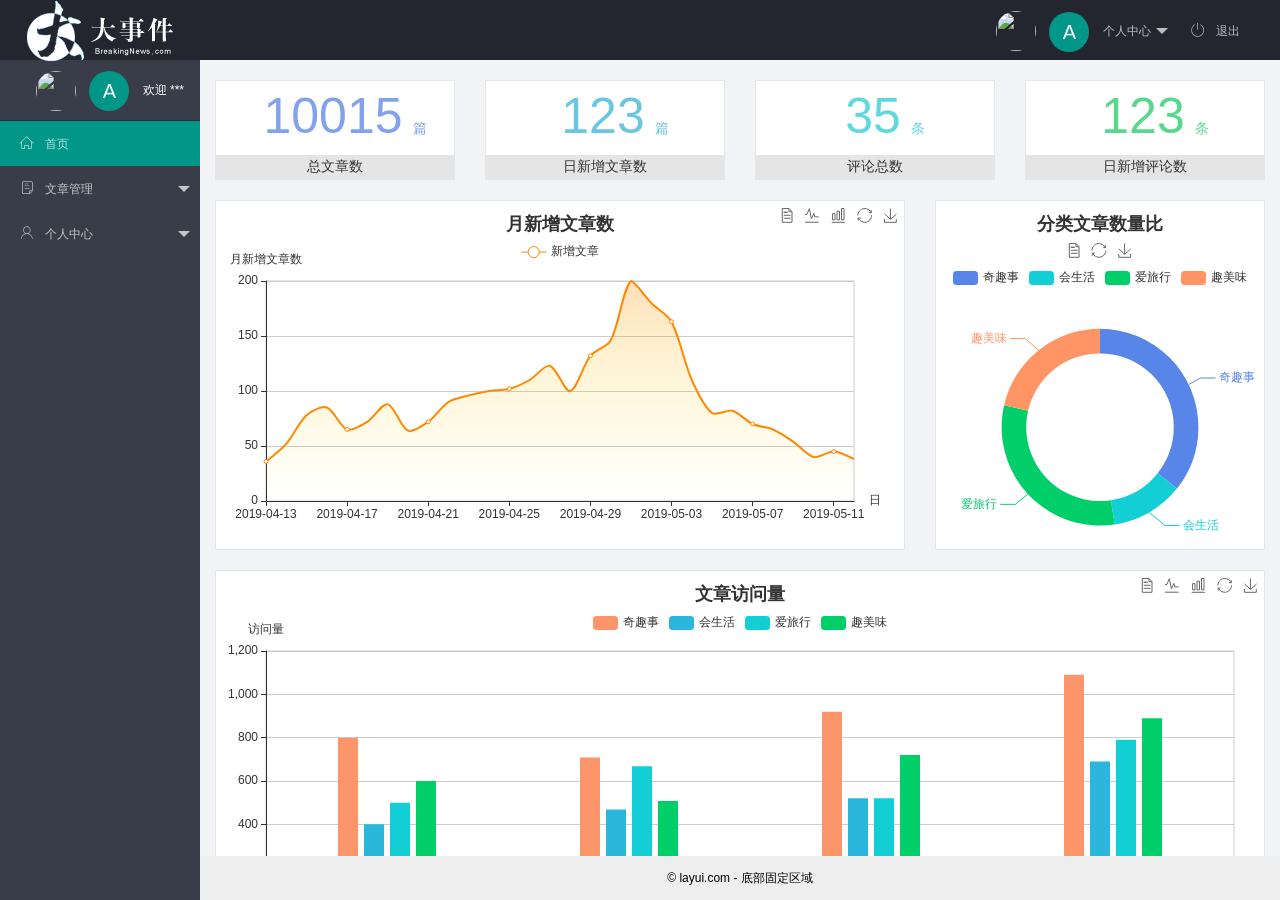
==== commit 57ff48c9: "05_首页iframe、渲染基本信息、用户权限控制" ====
--- a/index.html
+++ b/index.html
@@ -4,7 +4,10 @@
     <meta charset="UTF-8" />
     <meta name="viewport" content="width=device-width, initial-scale=1.0" />
     <title>Document</title>
+    <!-- 第三方字体图标库 -->
+    <link rel="stylesheet" href="/assets/fonts/iconfont.css" />
     <link rel="stylesheet" href="/assets/lib/layui/css/layui.css" />
+    <link rel="stylesheet" href="./assets/css/index.css" />
   </head>
   <body class="layui-layout-body">
     <div class="layui-layout layui-layout-admin">
@@ -16,6 +19,7 @@
           <li class="layui-nav-item">
             <a href="javascript:;">
               <img src="http://t.cn/RCzsdCq" class="layui-nav-img" />
+              <span class="text-avatar">A</span>
               个人中心
             </a>
             <dl class="layui-nav-child">
@@ -24,29 +28,63 @@
               <dd><a href="">重置密码</a></dd>
             </dl>
           </li>
-          <li class="layui-nav-item"><a href="">退出</a></li>
+          <li class="layui-nav-item">
+            <a href="javascript:;" id="btnLogout">
+              <span class="iconfont icon-tuichu"></span>
+              退出</a
+            >
+          </li>
         </ul>
       </div>
 
       <div class="layui-side layui-bg-black">
         <div class="layui-side-scroll">
+          <!-- 用户信息 -->
+          <div class="userinfo">
+            <img src="http://t.cn/RCzsdCq" class="layui-nav-img" />
+            <span class="text-avatar">A</span>
+            <span id="welcome">欢迎 ***</span>
+          </div>
           <!-- 左侧导航区域（可配合layui已有的垂直导航） -->
-          <ul class="layui-nav layui-nav-tree" lay-filter="test">
-            <li class="layui-nav-item"><a href="">首页</a></li>
+          <ul class="layui-nav layui-nav-tree" lay-shrink="all" lay-filter="test">
+            <li class="layui-nav-item layui-bg-green">
+              <a href="">
+                <span class="iconfont icon-home"></span>
+                首页</a
+              >
+            </li>
             <li class="layui-nav-item">
-              <a class="" href="javascript:;">文章管理</a>
+              <a class="" href="javascript:;">
+                <span class="iconfont icon-16"></span>
+                文章管理</a
+              >
               <dl class="layui-nav-child">
-                <dd><a href="javascript:;">文章类别</a></dd>
-                <dd><a href="javascript:;">文章列表</a></dd>
-                <dd><a href="javascript:;">发表文章</a></dd>
+                <dd>
+                  <a href="javascript:;"> <i class="layui-icon layui-icon-app"></i>文章类别</a>
+                </dd>
+                <dd>
+                  <a href="javascript:;"> <i class="layui-icon layui-icon-app"></i>文章列表</a>
+                </dd>
+                <dd>
+                  <a href="javascript:;"> <i class="layui-icon layui-icon-app"></i>发表文章</a>
+                </dd>
               </dl>
             </li>
             <li class="layui-nav-item">
-              <a href="javascript:;">个人中心</a>
+              <a href="javascript:;">
+                <span class="iconfont icon-user"></span>
+                个人中心</a
+              >
               <dl class="layui-nav-child">
-                <dd><a href="javascript:;">基本资料</a></dd>
-                <dd><a href="javascript:;">更换头像</a></dd>
-                <dd><a href="javascript:;">重置密码</a></dd>
+                <dd>
+                  <a href="javascript:;"><i class="layui-icon layui-icon-app"></i>基本资料</a>
+                </dd>
+                <dd>
+                  <a href="javascript:;"><i class="layui-icon layui-icon-app"></i>更换头像</a>
+                </dd>
+                <dd>
+                  <a href="javascript:;"> <i class="layui-icon layui-icon-app"></i>重置密码</a>
+                </dd>
               </dl>
             </li>
           </ul>
@@ -55,7 +93,10 @@
 
       <div class="layui-body">
         <!-- 内容主体区域 -->
-        <div style="padding: 15px">内容主体区域</div>
+        <!-- <div style="padding: 15px;">内容主体区域</div> -->
+        <div style="padding: 0px" id="container">
+          <iframe src="/home/dashboard.html" frameborder="0" name="main_frame" class="layadmin-iframe"></iframe>
+        </div>
       </div>
 
       <div class="layui-footer">
@@ -63,8 +104,17 @@
         © layui.com - 底部固定区域
       </div>
     </div>
-    <script src="./assets/lib/layui/layui.js"></script>
-    <script src="./assets/lib/layui/layui.all.js"></script>
+    <!-- 导入 layui.js -->
+    <script src="/assets/lib/layui/layui.js"></script>
+    <!-- 导入 layui.all.js -->
+    <script src="/assets/lib/layui/layui.all.js"></script>
+    <!-- 导入jquery.js -->
+    <script src="/assets/lib/jquery.js"></script>
+    <!-- 导入自己封装的baseAPI.js -->
+    <script src="/assets/js/baseAPI.js"></script>
+    <!-- 导入自己的index.js -->
+    <script src="/assets/js/index.js"></script>
+
     <script>
       //JavaScript代码区域
       layui.use('element', function () {
--- a/assets/fonts/iconfont.css
+++ b/assets/fonts/iconfont.css
@@ -0,0 +1,37 @@
+@font-face {font-family: "iconfont";
+  src: url('iconfont.eot?t=1576139966484'); /* IE9 */
+  src: url('iconfont.eot?t=1576139966484#iefix') format('embedded-opentype'), /* IE6-IE8 */
+  url('[data-uri]') format('woff2'),
+  url('iconfont.woff?t=1576139966484') format('woff'),
+  url('iconfont.ttf?t=1576139966484') format('truetype'), /* chrome, firefox, opera, Safari, Android, iOS 4.2+ */
+  url('iconfont.svg?t=1576139966484#iconfont') format('svg'); /* iOS 4.1- */
+}
+
+.iconfont {
+  font-family: "iconfont" !important;
+  font-size: 16px;
+  font-style: normal;
+  -webkit-font-smoothing: antialiased;
+  -moz-osx-font-smoothing: grayscale;
+}
+
+.icon-home:before {
+  content: "\e6a9";
+}
+
+.icon-user:before {
+  content: "\e614";
+}
+
+.icon-pinglun:before {
+  content: "\e616";
+}
+
+.icon-tuichu:before {
+  content: "\e865";
+}
+
+.icon-16:before {
+  content: "\e615";
+}
+
--- a/assets/css/index.css
+++ b/assets/css/index.css
@@ -0,0 +1,65 @@
+.layui-footer {
+  text-align: center;
+  font-size: 12px;
+}
+
+.iconfont {
+  margin-right: 8px;
+}
+
+.layui-icon {
+  margin-right: 8px;
+  margin-left: 20px;
+}
+#container {
+  width: 100%;
+  height: 100%;
+}
+iframe {
+  width: 100%;
+  height: 100%;
+}
+
+.layui-body {
+  overflow: hidden;
+}
+
+a {
+  transition: none !important;
+}
+
+.userinfo {
+  height: 60px;
+  line-height: 60px;
+  text-align: center;
+  font-size: 12px;
+  user-select: none;
+}
+
+.layui-side-scroll .userinfo {
+  border-bottom: 1px solid #282b33;
+}
+
+.layui-nav-img {
+  width: 40px;
+  height: 40px;
+}
+
+.text-avatar {
+  display: inline-block;
+  width: 40px;
+  height: 40px;
+  background-color: #009688;
+  border-radius: 50%;
+  line-height: 40px;
+  text-align: center;
+  font-size: 20px;
+  color: #fff;
+  position: relative;
+  top: 4px;
+  margin-right: 10px;
+}
+
+.layui-nav-item a {
+  font-size: 12px;
+}
